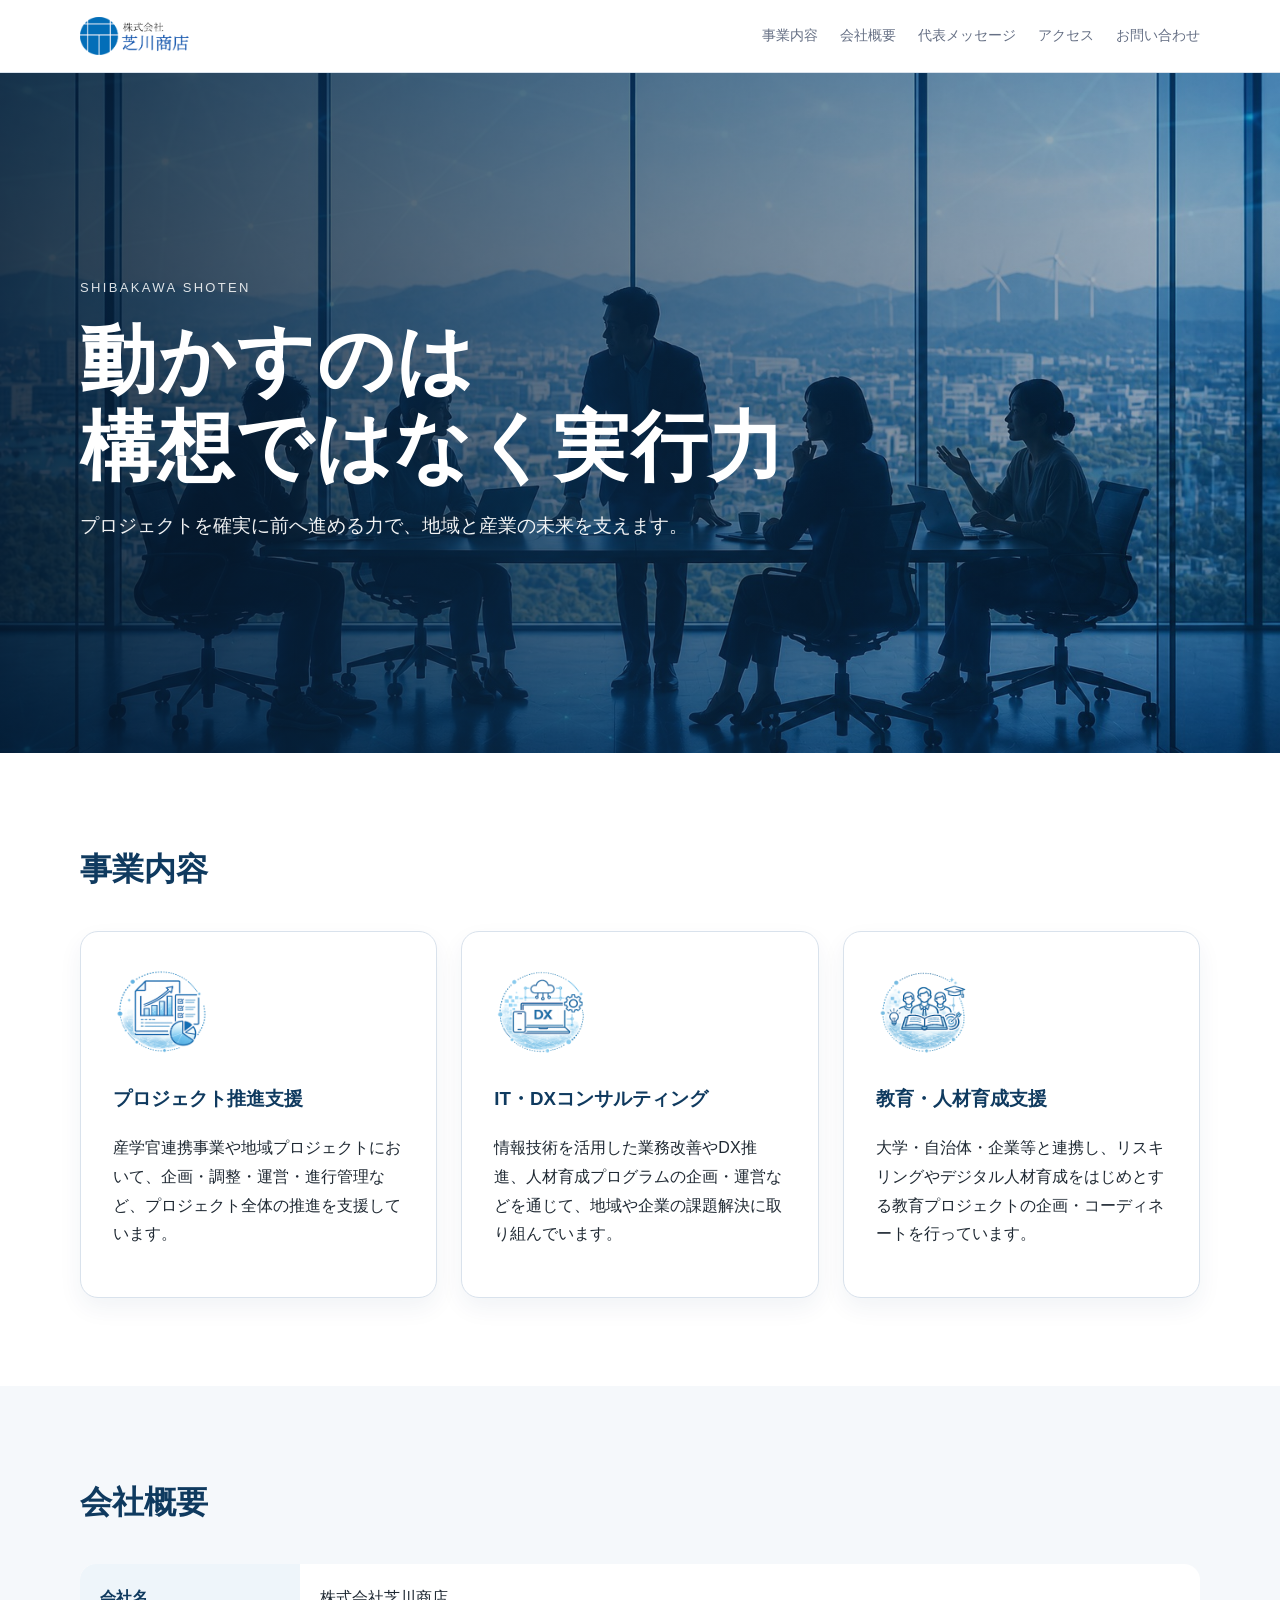
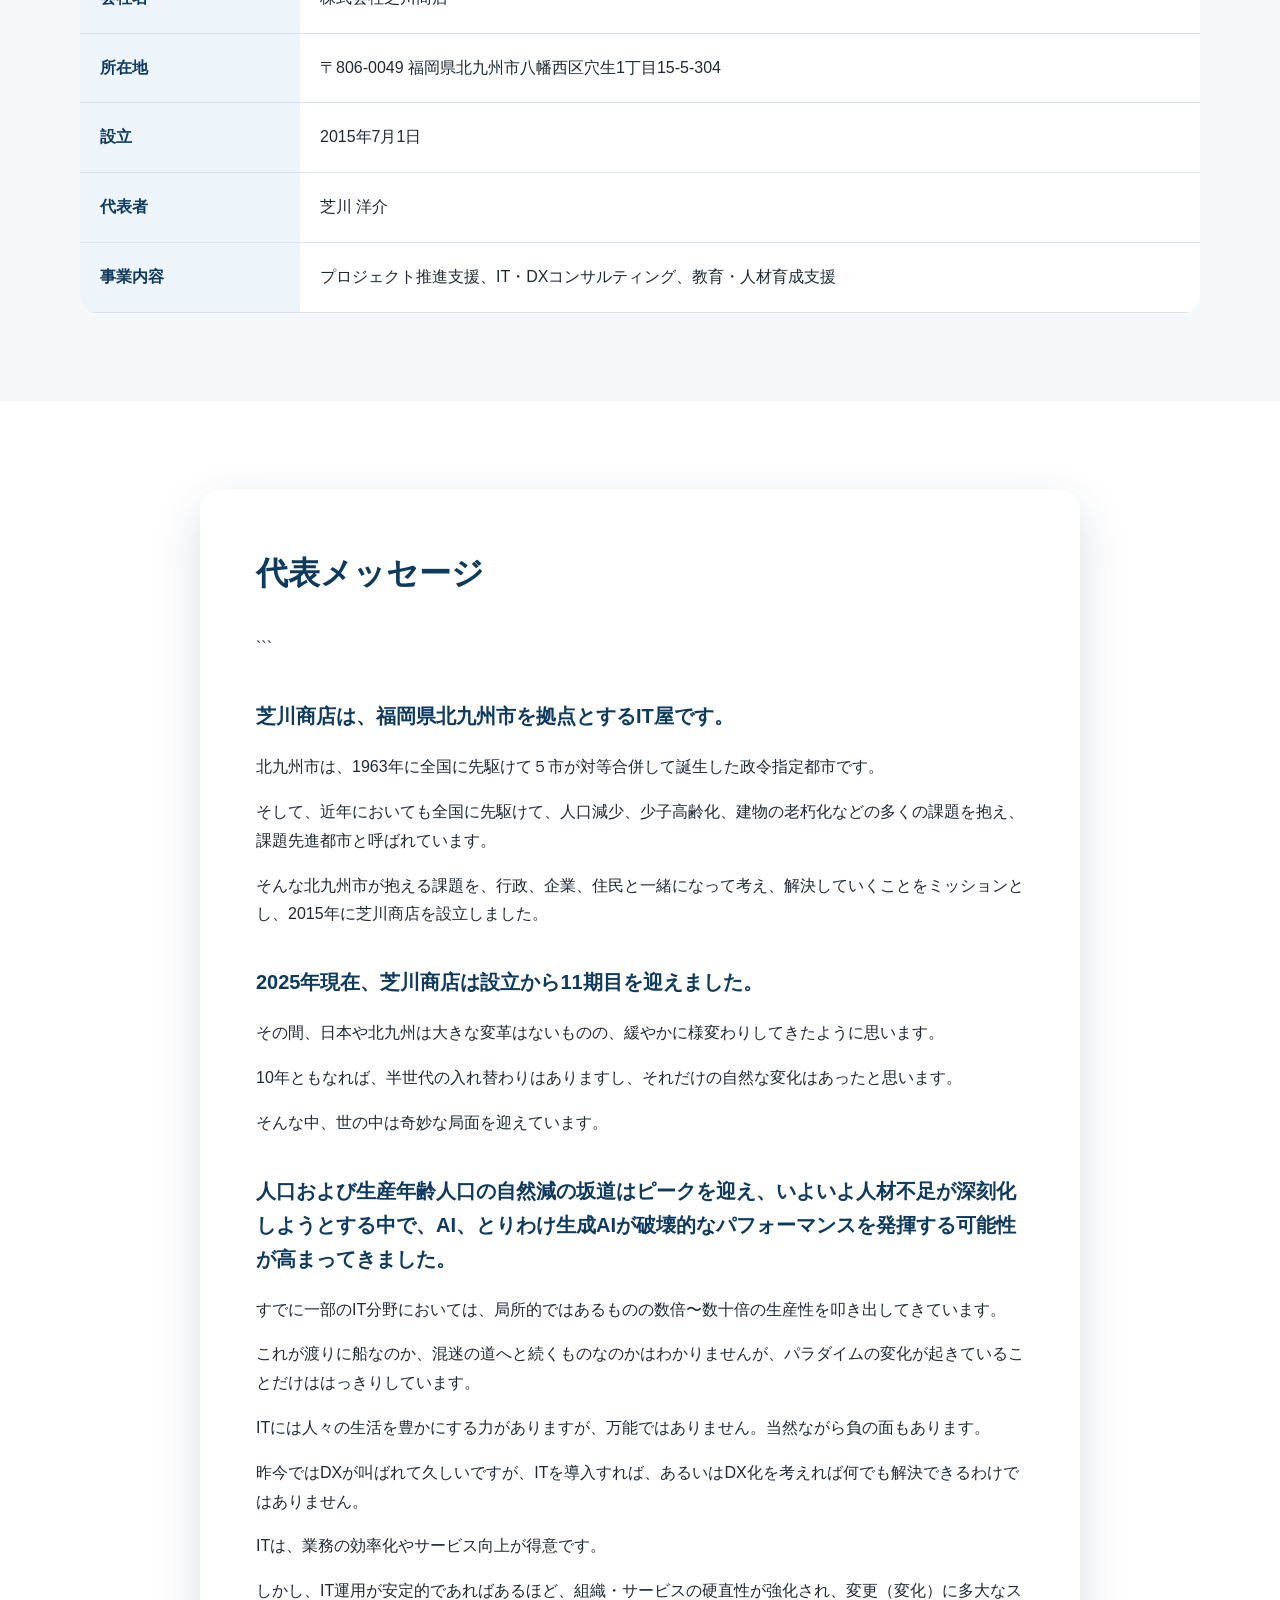
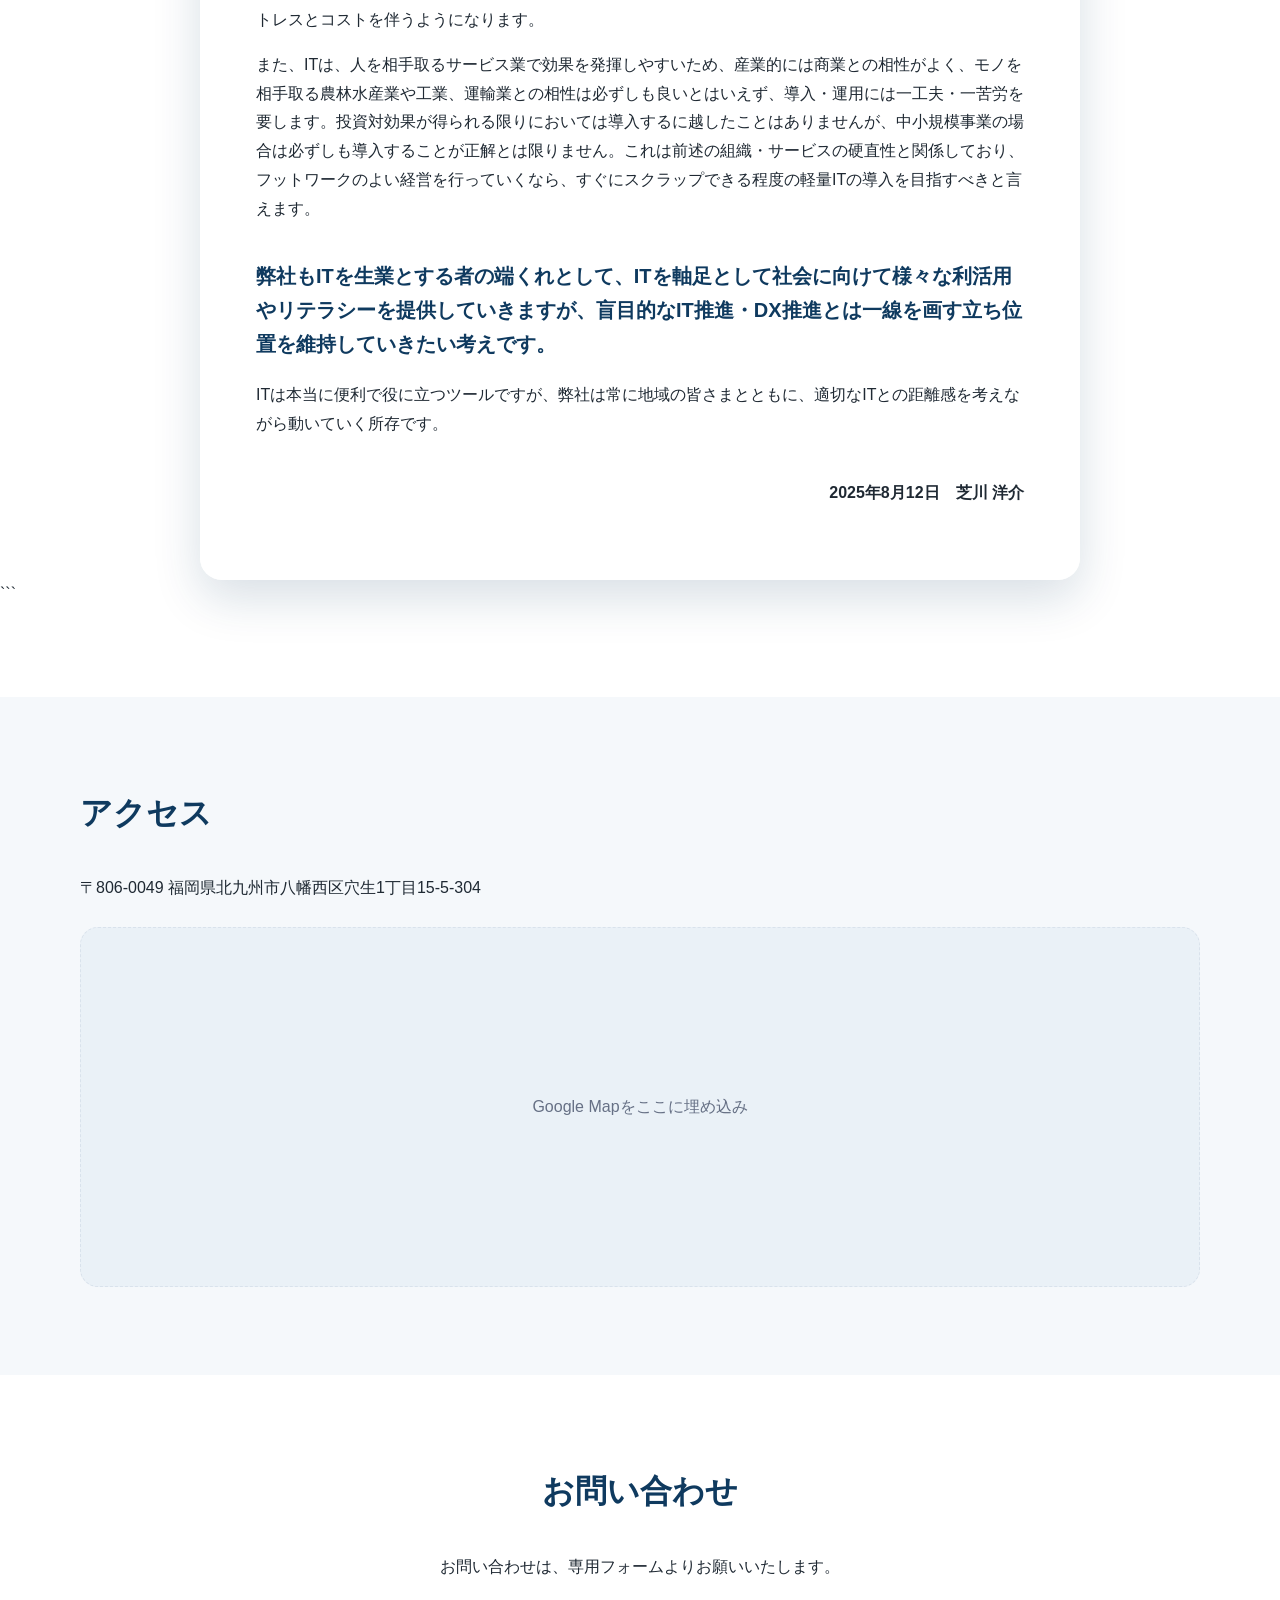
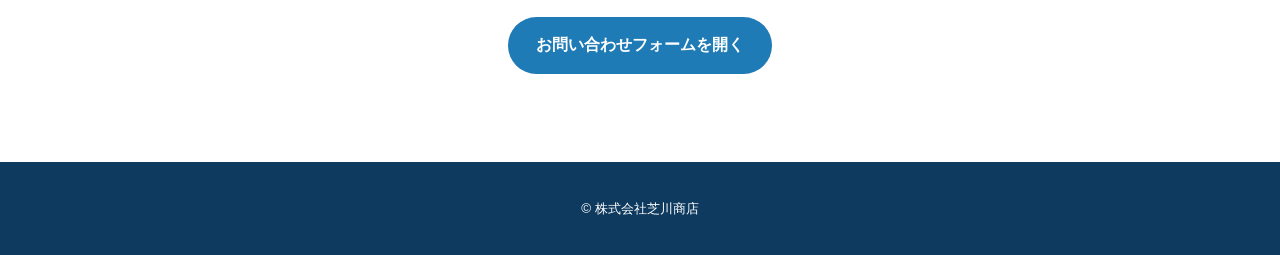
==== index.html @ 67b08cce "renew top page" ====
<!DOCTYPE html>

<html lang="ja">
<head>
  <meta charset="UTF-8">
  <meta name="viewport" content="width=device-width, initial-scale=1.0">
  <title>株式会社芝川商店</title>
  <meta name="description" content="株式会社芝川商店のコーポレートサイトです。">
  <link rel="stylesheet" href="style.css">
</head>
<body>

<header class="site-header">
  <div class="container header-inner">
    <a class="logo" href="#">
      <img src="images/sb.png" alt="株式会社芝川商店">
    </a>
    <nav>
      <a href="#business">事業内容</a>
      <a href="#company">会社概要</a>
      <a href="#message">代表メッセージ</a>
      <a href="#access">アクセス</a>
      <a href="#contact">お問い合わせ</a>
    </nav>
  </div>
</header>

<main>
  <section class="hero">
    <div class="container hero-inner">
      <p class="eyebrow">SHIBAKAWA SHOTEN</p>
      <h1>動かすのは<br>構想ではなく実行力</h1>
      <p class="lead">
        プロジェクトを確実に前へ進める力で、地域と産業の未来を支えます。
      </p>
    </div>
  </section>

  <section id="business" class="section">
    <div class="container">
      <h2>事業内容</h2>
      <div class="cards">
        <div class="card">
          <img class="card-icon" src="images/icon_pj.png" alt="">
          <h3>プロジェクト推進支援</h3>
          <p>産学官連携事業や地域プロジェクトにおいて、企画・調整・運営・進行管理など、プロジェクト全体の推進を支援しています。</p>
        </div>
        <div class="card">
          <img class="card-icon" src="images/icon_dx.png" alt="">
          <h3>IT・DXコンサルティング</h3>
          <p>情報技術を活用した業務改善やDX推進、人材育成プログラムの企画・運営などを通じて、地域や企業の課題解決に取り組んでいます。</p>
        </div>
        <div class="card">
          <img class="card-icon" src="images/icon_ed.png" alt="">
          <h3>教育・人材育成支援</h3>
          <p>大学・自治体・企業等と連携し、リスキリングやデジタル人材育成をはじめとする教育プロジェクトの企画・コーディネートを行っています。</p>
        </div>
      </div>
    </div>
  </section>

  <section id="company" class="section bg-light">
    <div class="container">
      <h2>会社概要</h2>
      <table class="company-table">
        <tr><th>会社名</th><td>株式会社芝川商店</td></tr>
        <tr><th>所在地</th><td>〒806-0049 福岡県北九州市八幡西区穴生1丁目15-5-304</td></tr>
        <tr><th>設立</th><td>2015年7月1日</td></tr>
        <tr><th>代表者</th><td>芝川 洋介</td></tr>
        <tr><th>事業内容</th><td>プロジェクト推進支援、IT・DXコンサルティング、教育・人材育成支援</td></tr>
      </table>
    </div>
  </section>

  <section id="message" class="section message-section">
    <div class="container narrow message-panel">
      <h2>代表メッセージ</h2>

```
  <h3>芝川商店は、福岡県北九州市を拠点とするIT屋です。</h3>
  <p>北九州市は、1963年に全国に先駆けて５市が対等合併して誕生した政令指定都市です。</p>
  <p>そして、近年においても全国に先駆けて、人口減少、少子高齢化、建物の老朽化などの多くの課題を抱え、課題先進都市と呼ばれています。</p>
  <p>そんな北九州市が抱える課題を、行政、企業、住民と一緒になって考え、解決していくことをミッションとし、2015年に芝川商店を設立しました。</p>

  <h3>2025年現在、芝川商店は設立から11期目を迎えました。</h3>
  <p>その間、日本や北九州は大きな変革はないものの、緩やかに様変わりしてきたように思います。</p>
  <p>10年ともなれば、半世代の入れ替わりはありますし、それだけの自然な変化はあったと思います。</p>
  <p>そんな中、世の中は奇妙な局面を迎えています。</p>

  <h3>人口および生産年齢人口の自然減の坂道はピークを迎え、いよいよ人材不足が深刻化しようとする中で、AI、とりわけ生成AIが破壊的なパフォーマンスを発揮する可能性が高まってきました。</h3>
  <p>すでに一部のIT分野においては、局所的ではあるものの数倍〜数十倍の生産性を叩き出してきています。</p>
  <p>これが渡りに船なのか、混迷の道へと続くものなのかはわかりませんが、パラダイムの変化が起きていることだけははっきりしています。</p>
  <p>ITには人々の生活を豊かにする力がありますが、万能ではありません。当然ながら負の面もあります。</p>
  <p>昨今ではDXが叫ばれて久しいですが、ITを導入すれば、あるいはDX化を考えれば何でも解決できるわけではありません。</p>
  <p>ITは、業務の効率化やサービス向上が得意です。</p>
  <p>しかし、IT運用が安定的であればあるほど、組織・サービスの硬直性が強化され、変更（変化）に多大なストレスとコストを伴うようになります。</p>
  <p>また、ITは、人を相手取るサービス業で効果を発揮しやすいため、産業的には商業との相性がよく、モノを相手取る農林水産業や工業、運輸業との相性は必ずしも良いとはいえず、導入・運用には一工夫・一苦労を要します。投資対効果が得られる限りにおいては導入するに越したことはありませんが、中小規模事業の場合は必ずしも導入することが正解とは限りません。これは前述の組織・サービスの硬直性と関係しており、フットワークのよい経営を行っていくなら、すぐにスクラップできる程度の軽量ITの導入を目指すべきと言えます。</p>

  <h3>弊社もITを生業とする者の端くれとして、ITを軸足として社会に向けて様々な利活用やリテラシーを提供していきますが、盲目的なIT推進・DX推進とは一線を画す立ち位置を維持していきたい考えです。</h3>
  <p>ITは本当に便利で役に立つツールですが、弊社は常に地域の皆さまとともに、適切なITとの距離感を考えながら動いていく所存です。</p>

  <p class="signature">2025年8月12日　芝川 洋介</p>
</div>
```

  </section>

  <section id="access" class="section bg-light">
    <div class="container">
      <h2>アクセス</h2>
      <p>〒806-0049 福岡県北九州市八幡西区穴生1丁目15-5-304</p>
      <div class="map-wrap">
        <div class="map-placeholder">Google Mapをここに埋め込み</div>
      </div>
    </div>
  </section>

  <section id="contact" class="section contact">
    <div class="container">
      <h2>お問い合わせ</h2>
      <p>お問い合わせは、専用フォームよりお願いいたします。</p>
      <a class="button" href="https://forms.gle/ijbxogUy56uhFh4X9" target="_blank" rel="noopener">
        お問い合わせフォームを開く
      </a>
    </div>
  </section>
</main>

<footer class="site-footer">
  <div class="container">
    <small>&copy; 株式会社芝川商店</small>
  </div>
</footer>

</body>
</html>
---- style.css ----
:root {
--main: #0f3a5f;
--accent: #1f7bb6;
--text: #1f2933;
--muted: #667085;
--bg: #ffffff;
--light: #f5f8fb;
--border: #d9e2ec;
}

* {
  box-sizing: border-box;
  }

html {
scroll-behavior: smooth;
}

body {
margin: 0;
font-family: -apple-system, BlinkMacSystemFont, "Hiragino Sans", "Yu Gothic", sans-serif;
color: var(--text);
background: var(--bg);
line-height: 1.8;
}

a {
color: inherit;
text-decoration: none;
}

.container {
width: min(1120px, 92%);
margin: 0 auto;
}

.narrow {
width: min(880px, 92%);
}

.site-header {
position: sticky;
top: 0;
z-index: 10;
background: rgba(255, 255, 255, 0.92);
backdrop-filter: blur(12px);
border-bottom: 1px solid var(--border);
}

.header-inner {
height: 72px;
display: flex;
align-items: center;
justify-content: space-between;
}

.logo img {
display: block;
height: 38px;
width: auto;
}

nav {
display: flex;
gap: 22px;
font-size: 14px;
color: var(--muted);
}

nav a:hover {
color: var(--accent);
}

.hero {
min-height: 680px;
display: flex;
align-items: center;
color: #fff;
background:
linear-gradient(90deg, rgba(5, 22, 40, 0.82) 0%, rgba(10, 36, 60, 0.62) 42%, rgba(10, 36, 60, 0.28) 100%),
url("images/img1.jpg");
background-size: cover;
background-position: center;
}

.hero-inner {
padding: 120px 0;
}

.eyebrow {
letter-spacing: 0.18em;
font-size: 13px;
opacity: 0.85;
}

.hero h1 {
margin: 16px 0;
font-size: clamp(42px, 7vw, 76px);
line-height: 1.15;
letter-spacing: 0.02em;
}

.lead {
max-width: 680px;
font-size: 19px;
opacity: 0.94;
}

.section {
padding: 88px 0;
}

.bg-light {
background: var(--light);
}

h2 {
margin: 0 0 32px;
font-size: 32px;
color: var(--main);
}

h3 {
color: var(--main);
}

.cards {
display: grid;
grid-template-columns: repeat(3, 1fr);
gap: 24px;
}

.card {
padding: 32px;
border: 1px solid var(--border);
border-radius: 18px;
background: #fff;
box-shadow: 0 10px 24px rgba(15, 58, 95, 0.06);
}

.card-icon {
display: block;
width: 96px;
height: 96px;
object-fit: contain;
margin: 0 0 22px;
}

.card h3 {
margin-top: 0;
}

.company-table {
width: 100%;
border-collapse: collapse;
background: #fff;
border-radius: 16px;
overflow: hidden;
}

.company-table th,
.company-table td {
padding: 20px;
border-bottom: 1px solid var(--border);
text-align: left;
}

.company-table th {
width: 220px;
color: var(--main);
background: #eef5fa;
}

.message-section {
background:
linear-gradient(rgba(245, 248, 251, 0.62), rgba(245, 248, 251, 0.62)),
url("images/img2.jpg");
background-size: cover;
background-position: center;
background-attachment: fixed;
}

.message-panel {
padding: 56px;
border-radius: 22px;
background: rgba(255, 255, 255, 0.91);
box-shadow: 0 18px 48px rgba(15, 58, 95, 0.16);
}

.message-panel h3 {
margin-top: 36px;
font-size: 20px;
line-height: 1.7;
}

.signature {
margin-top: 40px;
text-align: right;
font-weight: 700;
}

.map-wrap {
margin-top: 24px;
}

.map-wrap iframe {
width: 100%;
height: 450px;
border: 0;
border-radius: 18px;
}

.map-placeholder {
height: 360px;
display: grid;
place-items: center;
border-radius: 18px;
background: #eaf1f7;
color: var(--muted);
border: 1px dashed var(--border);
}

.contact {
text-align: center;
}

.button {
display: inline-block;
margin-top: 20px;
padding: 14px 28px;
border-radius: 999px;
background: var(--accent);
color: #fff;
font-weight: 700;
}

.button:hover {
opacity: 0.88;
}

.site-footer {
padding: 32px 0;
background: var(--main);
color: #fff;
text-align: center;
}

@media (max-width: 760px) {
.header-inner {
height: auto;
padding: 16px 0;
align-items: flex-start;
gap: 12px;
flex-direction: column;
}

.logo img {
height: 32px;
}

nav {
flex-wrap: wrap;
gap: 10px 16px;
}

.hero {
min-height: 560px;
background-position: center;
}

.hero-inner {
padding: 88px 0;
}

.lead {
font-size: 16px;
}

.section {
padding: 64px 0;
}

.cards {
grid-template-columns: 1fr;
}

.card-icon {
width: 84px;
height: 84px;
}

.company-table th,
.company-table td {
display: block;
width: 100%;
}

.company-table th {
border-bottom: none;
}

.message-section {
background-attachment: scroll;
}

.message-panel {
padding: 32px 22px;
}
}
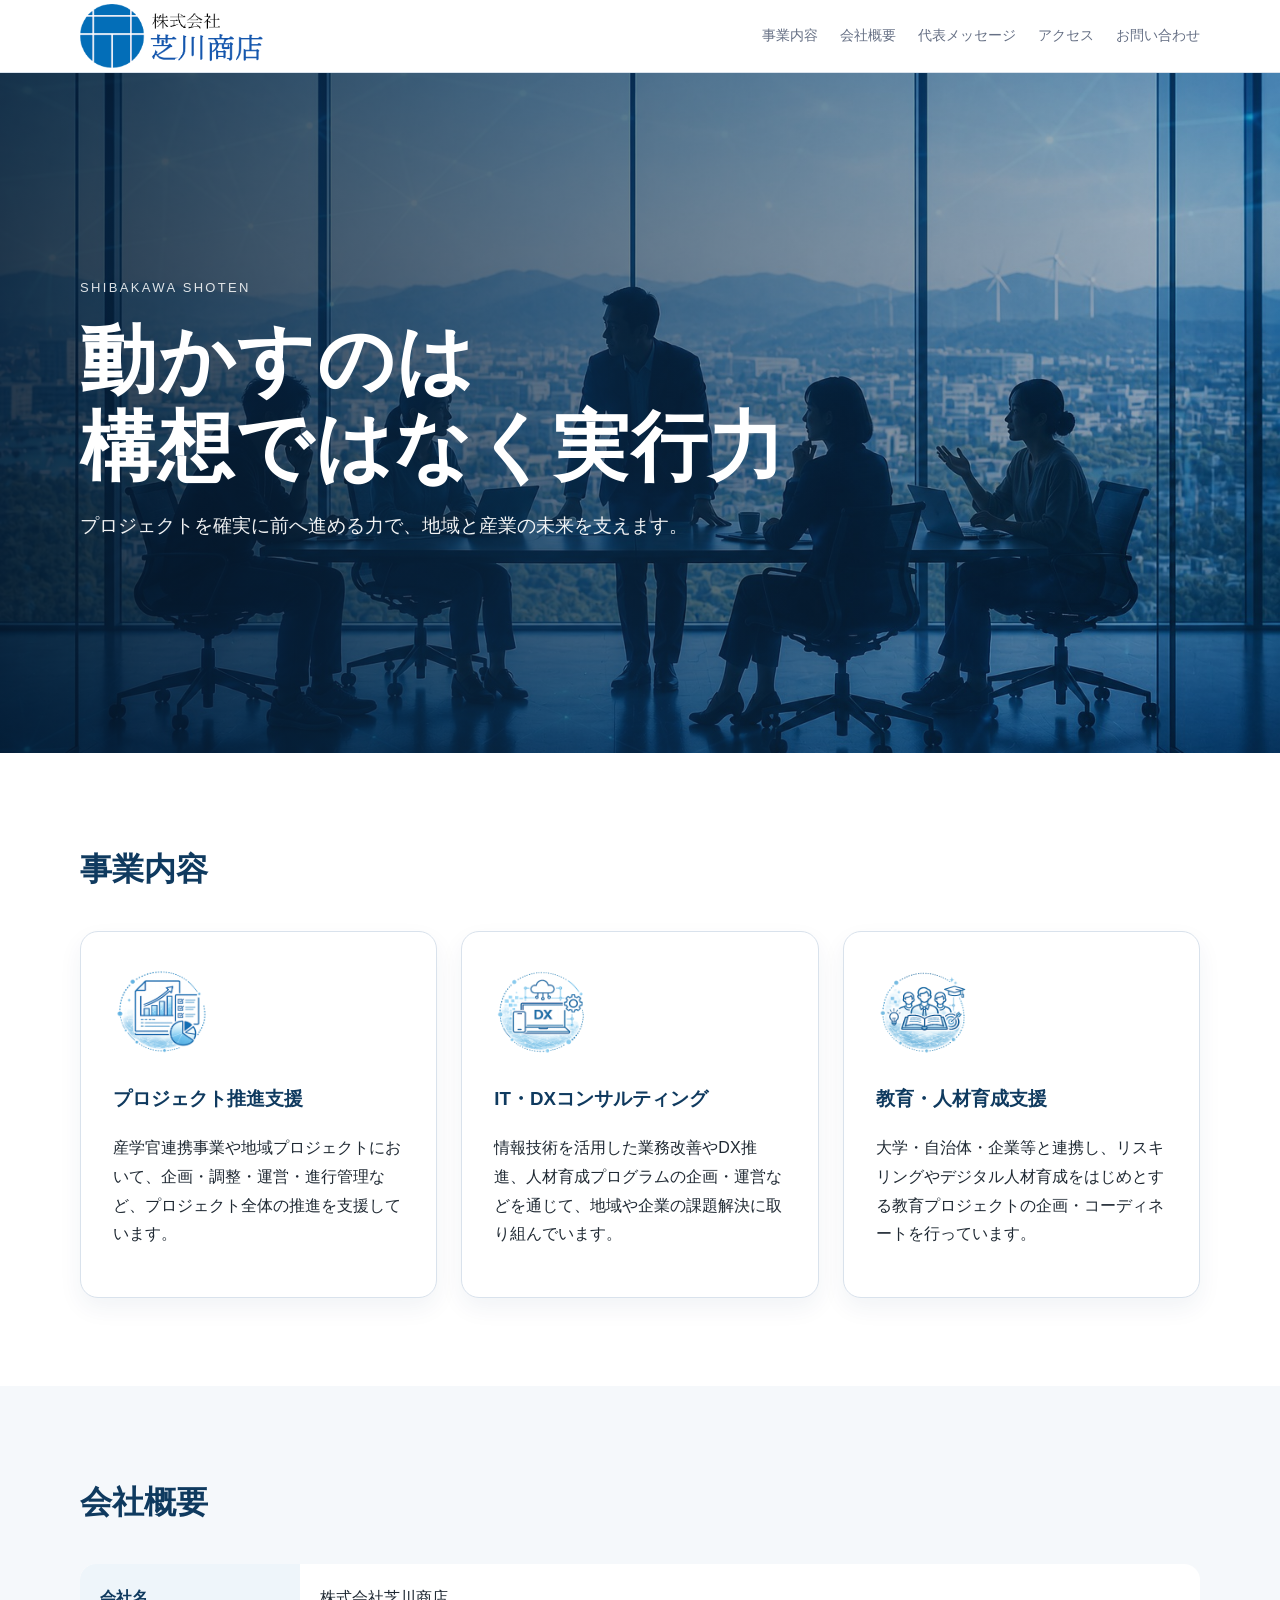
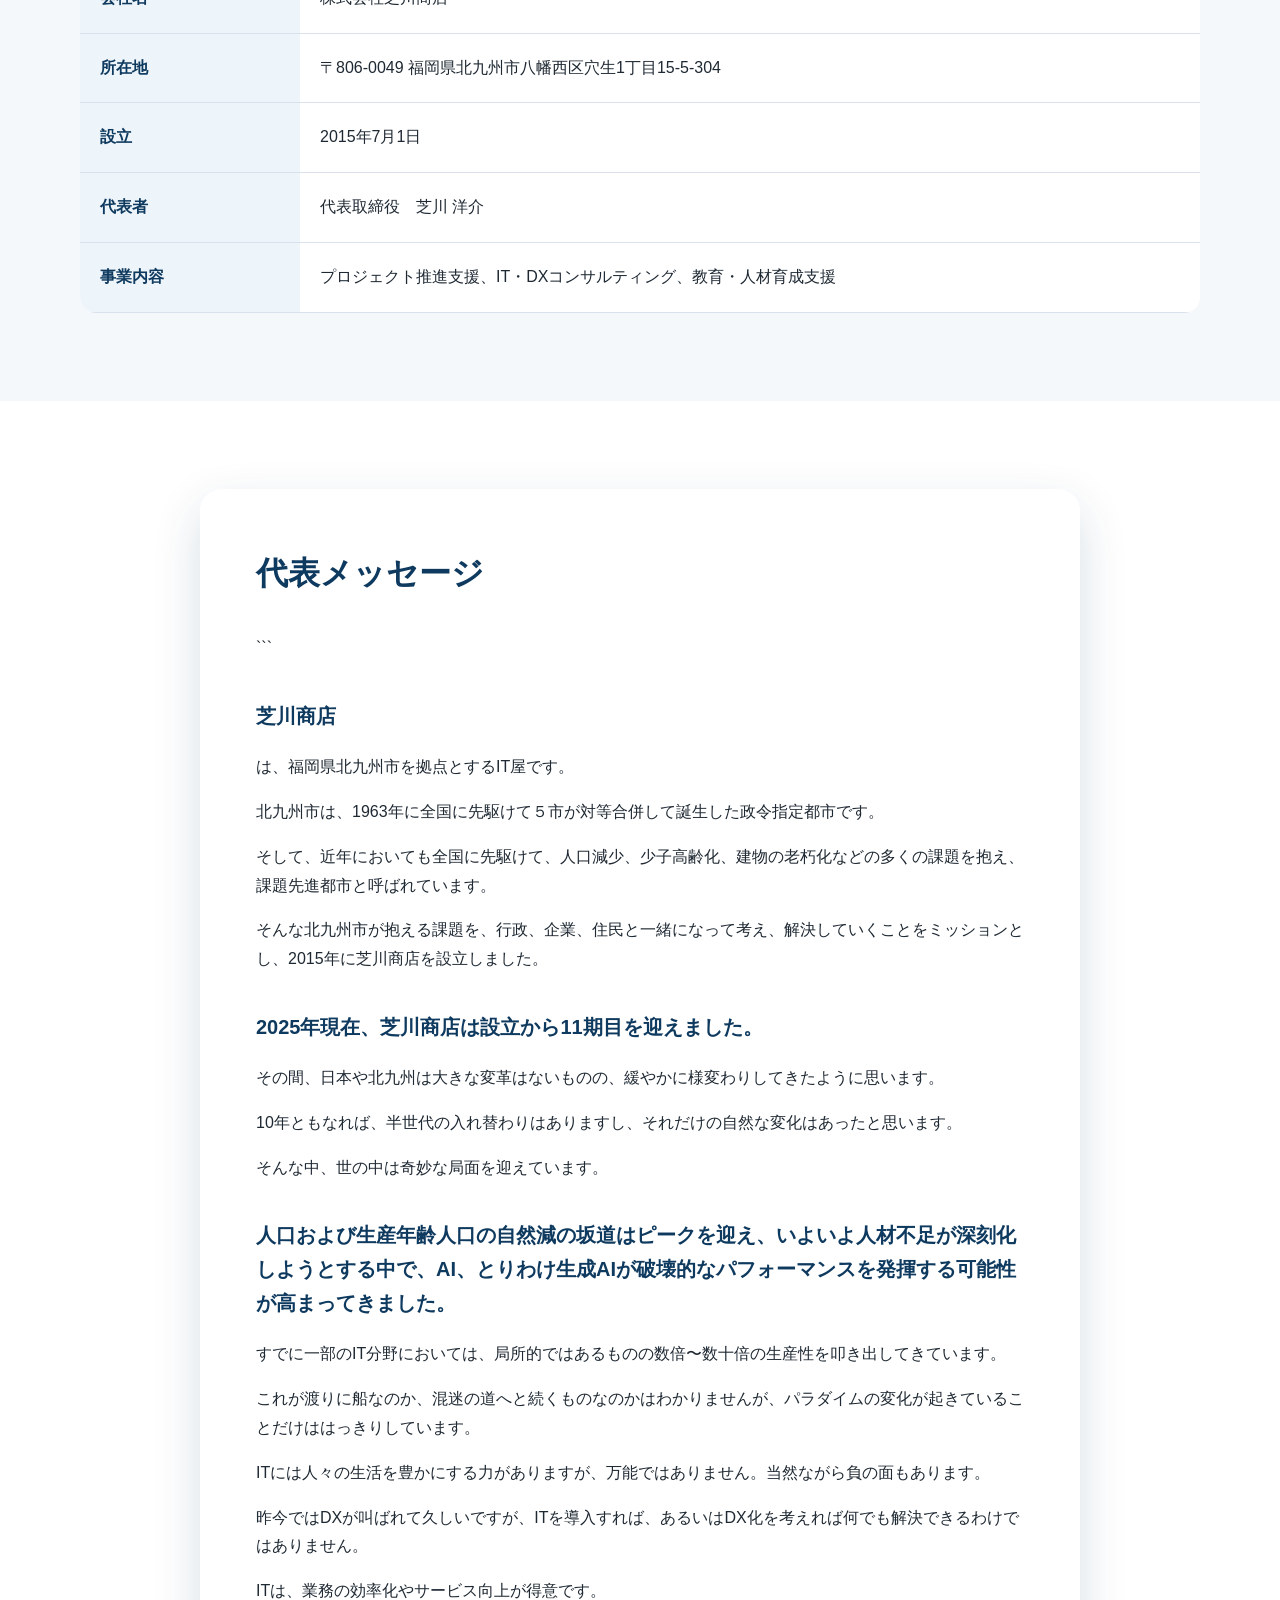
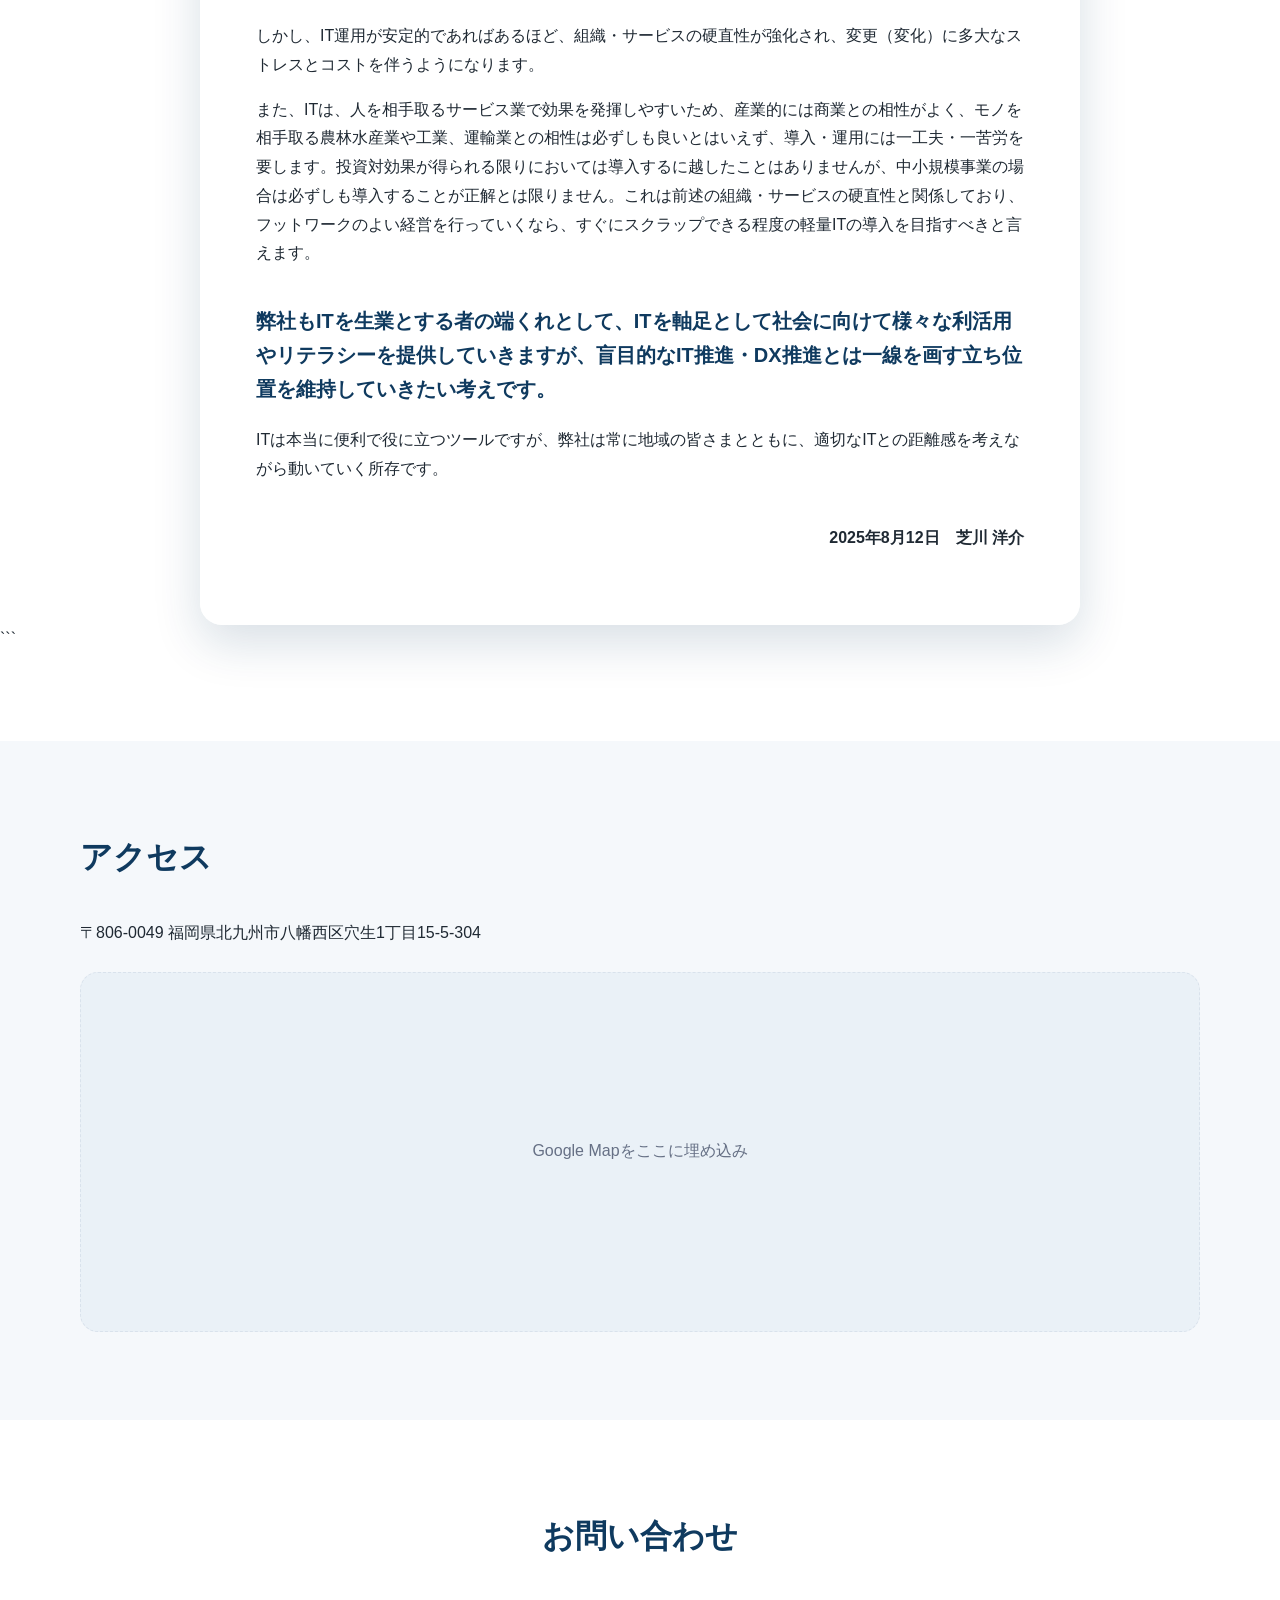
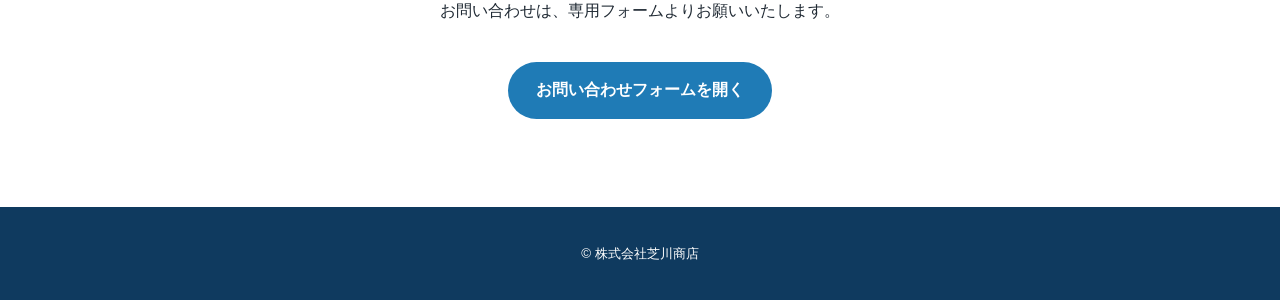
==== commit 45036181: "Update website" ====
--- a/index.html
+++ b/index.html
@@ -66,7 +66,7 @@
         <tr><th>会社名</th><td>株式会社芝川商店</td></tr>
         <tr><th>所在地</th><td>〒806-0049 福岡県北九州市八幡西区穴生1丁目15-5-304</td></tr>
         <tr><th>設立</th><td>2015年7月1日</td></tr>
-        <tr><th>代表者</th><td>芝川 洋介</td></tr>
+        <tr><th>代表者</th><td>代表取締役　芝川 洋介</td></tr>
         <tr><th>事業内容</th><td>プロジェクト推進支援、IT・DXコンサルティング、教育・人材育成支援</td></tr>
       </table>
     </div>
@@ -77,7 +77,7 @@
       <h2>代表メッセージ</h2>
 
 ```
-  <h3>芝川商店は、福岡県北九州市を拠点とするIT屋です。</h3>
+  <p><h3>芝川商店</h3>は、福岡県北九州市を拠点とするIT屋です。</p>
   <p>北九州市は、1963年に全国に先駆けて５市が対等合併して誕生した政令指定都市です。</p>
   <p>そして、近年においても全国に先駆けて、人口減少、少子高齢化、建物の老朽化などの多くの課題を抱え、課題先進都市と呼ばれています。</p>
   <p>そんな北九州市が抱える課題を、行政、企業、住民と一緒になって考え、解決していくことをミッションとし、2015年に芝川商店を設立しました。</p>
--- a/style.css
+++ b/style.css
@@ -56,7 +56,7 @@
 
 .logo img {
 display: block;
-height: 38px;
+height: 64px;
 width: auto;
 }
 
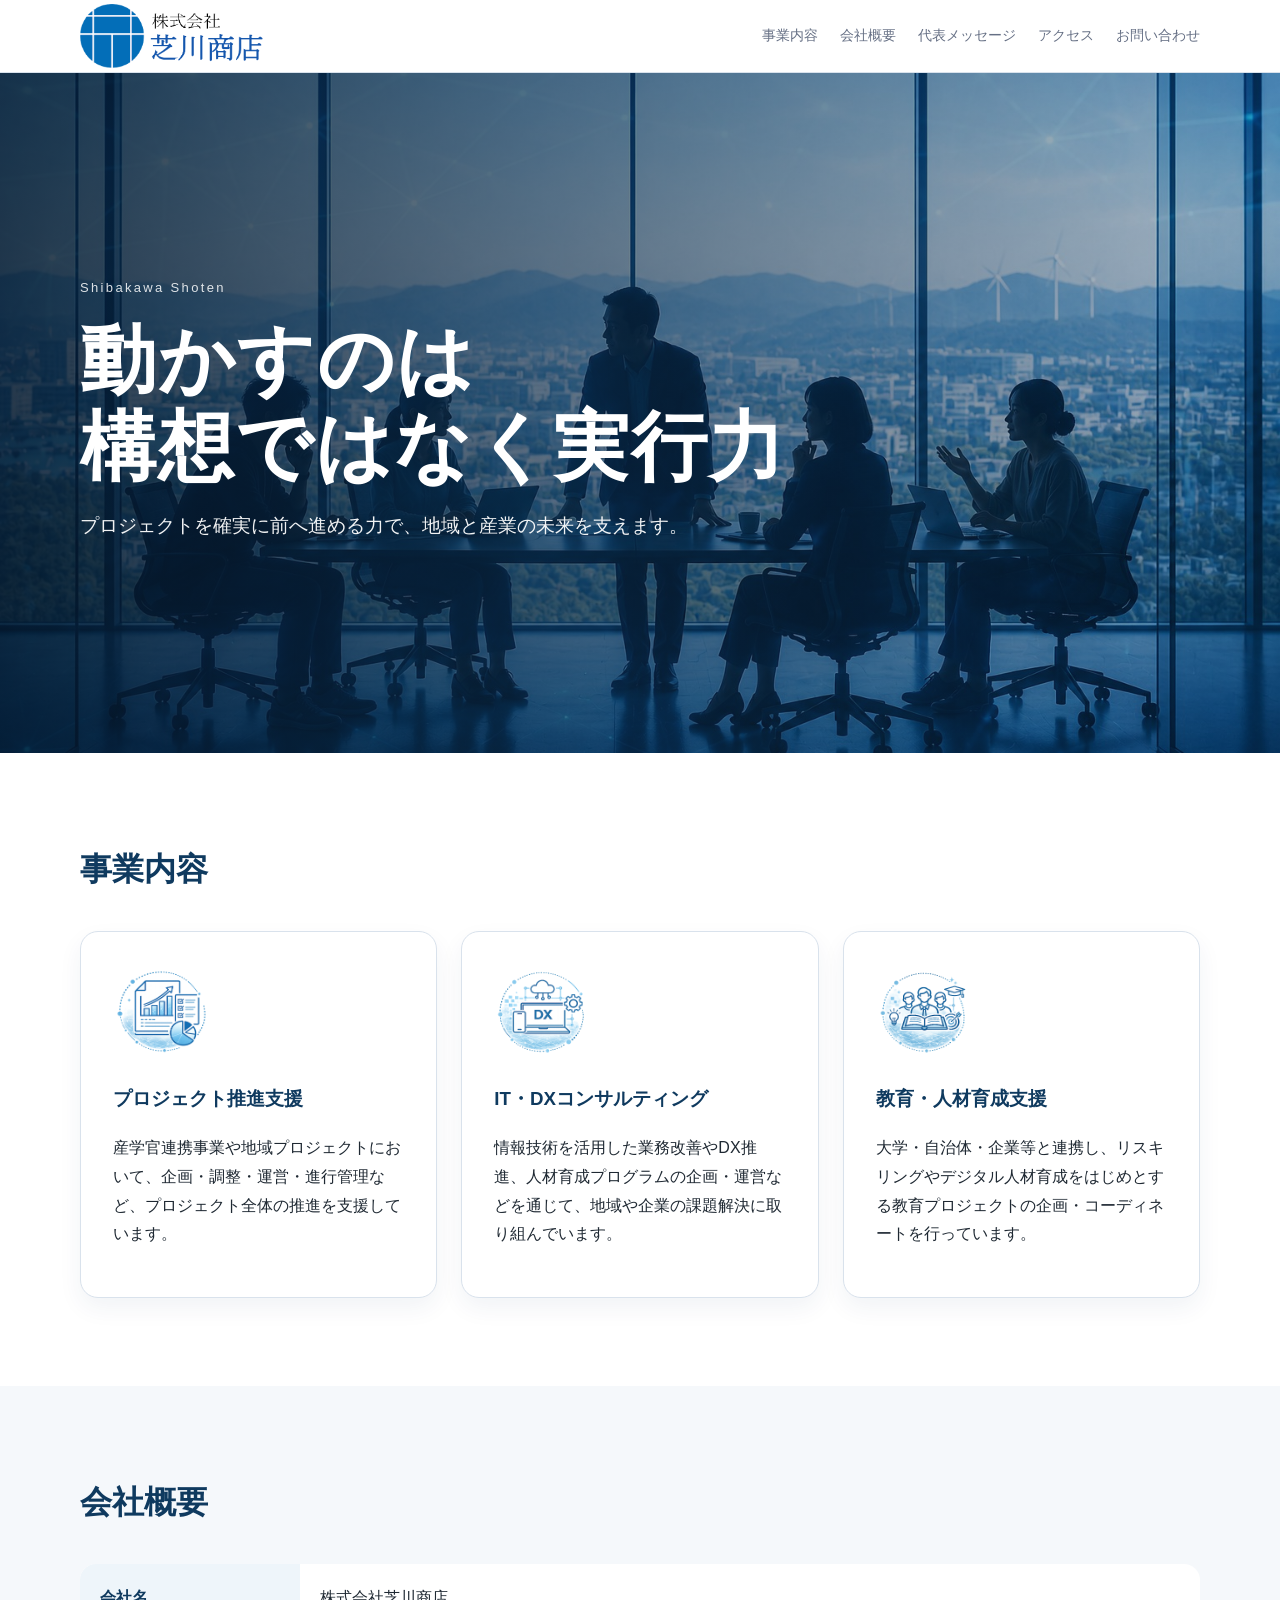
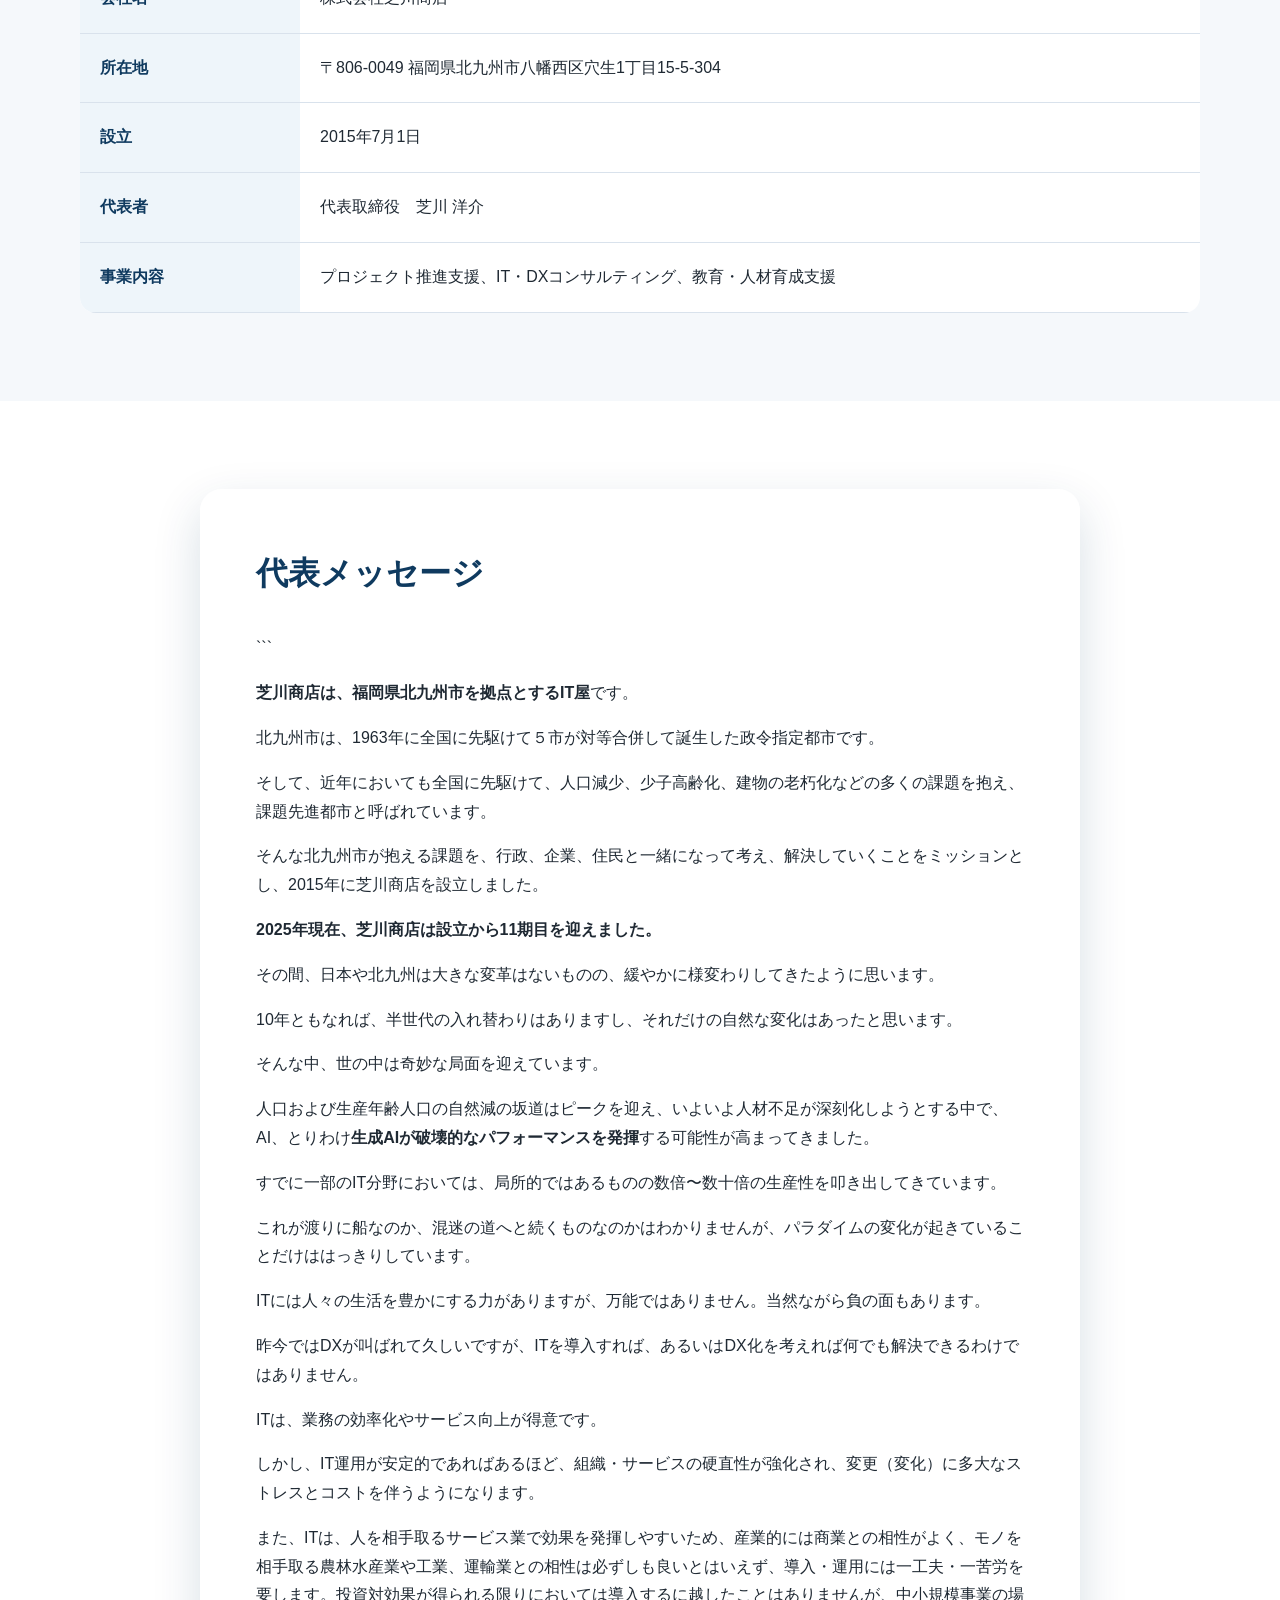
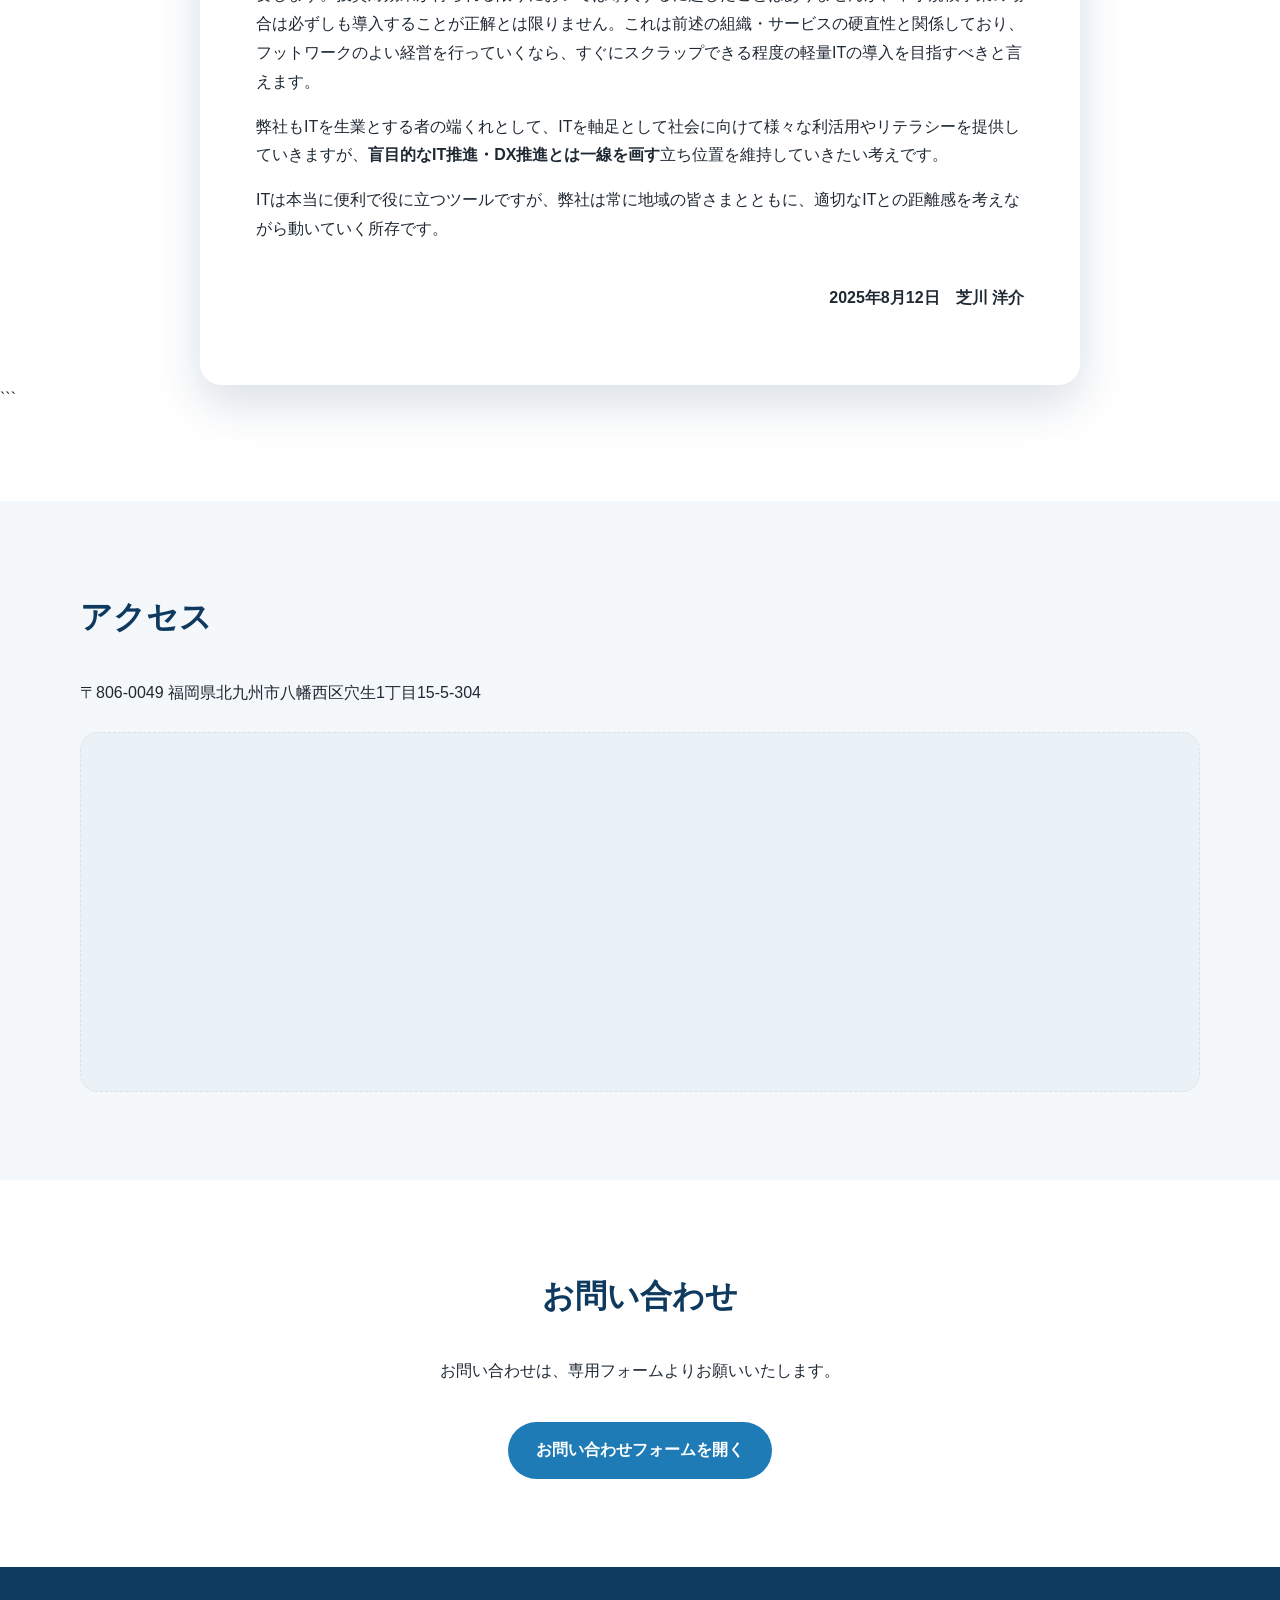
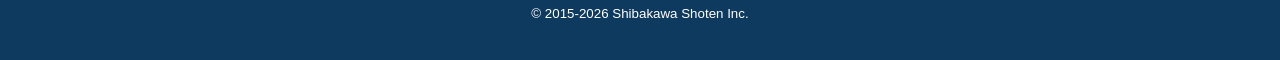
==== commit 54fea118: "Update website" ====
--- a/index.html
+++ b/index.html
@@ -28,7 +28,7 @@
 <main>
   <section class="hero">
     <div class="container hero-inner">
-      <p class="eyebrow">SHIBAKAWA SHOTEN</p>
+      <p class="eyebrow">Shibakawa Shoten</p>
       <h1>動かすのは<br>構想ではなく実行力</h1>
       <p class="lead">
         プロジェクトを確実に前へ進める力で、地域と産業の未来を支えます。
@@ -77,17 +77,17 @@
       <h2>代表メッセージ</h2>
 
 ```
-  <p><h3>芝川商店</h3>は、福岡県北九州市を拠点とするIT屋です。</p>
+  <p><strong>芝川商店は、福岡県北九州市を拠点とするIT屋</strong>です。</p>
   <p>北九州市は、1963年に全国に先駆けて５市が対等合併して誕生した政令指定都市です。</p>
   <p>そして、近年においても全国に先駆けて、人口減少、少子高齢化、建物の老朽化などの多くの課題を抱え、課題先進都市と呼ばれています。</p>
   <p>そんな北九州市が抱える課題を、行政、企業、住民と一緒になって考え、解決していくことをミッションとし、2015年に芝川商店を設立しました。</p>
 
-  <h3>2025年現在、芝川商店は設立から11期目を迎えました。</h3>
+  <p><strong>2025年現在、芝川商店は設立から11期目を迎えました。</strong></p>
   <p>その間、日本や北九州は大きな変革はないものの、緩やかに様変わりしてきたように思います。</p>
   <p>10年ともなれば、半世代の入れ替わりはありますし、それだけの自然な変化はあったと思います。</p>
   <p>そんな中、世の中は奇妙な局面を迎えています。</p>
 
-  <h3>人口および生産年齢人口の自然減の坂道はピークを迎え、いよいよ人材不足が深刻化しようとする中で、AI、とりわけ生成AIが破壊的なパフォーマンスを発揮する可能性が高まってきました。</h3>
+  <p>人口および生産年齢人口の自然減の坂道はピークを迎え、いよいよ人材不足が深刻化しようとする中で、AI、とりわけ<strong>生成AIが破壊的なパフォーマンスを発揮</strong>する可能性が高まってきました。</p>
   <p>すでに一部のIT分野においては、局所的ではあるものの数倍〜数十倍の生産性を叩き出してきています。</p>
   <p>これが渡りに船なのか、混迷の道へと続くものなのかはわかりませんが、パラダイムの変化が起きていることだけははっきりしています。</p>
   <p>ITには人々の生活を豊かにする力がありますが、万能ではありません。当然ながら負の面もあります。</p>
@@ -96,7 +96,7 @@
   <p>しかし、IT運用が安定的であればあるほど、組織・サービスの硬直性が強化され、変更（変化）に多大なストレスとコストを伴うようになります。</p>
   <p>また、ITは、人を相手取るサービス業で効果を発揮しやすいため、産業的には商業との相性がよく、モノを相手取る農林水産業や工業、運輸業との相性は必ずしも良いとはいえず、導入・運用には一工夫・一苦労を要します。投資対効果が得られる限りにおいては導入するに越したことはありませんが、中小規模事業の場合は必ずしも導入することが正解とは限りません。これは前述の組織・サービスの硬直性と関係しており、フットワークのよい経営を行っていくなら、すぐにスクラップできる程度の軽量ITの導入を目指すべきと言えます。</p>
 
-  <h3>弊社もITを生業とする者の端くれとして、ITを軸足として社会に向けて様々な利活用やリテラシーを提供していきますが、盲目的なIT推進・DX推進とは一線を画す立ち位置を維持していきたい考えです。</h3>
+  <p>弊社もITを生業とする者の端くれとして、ITを軸足として社会に向けて様々な利活用やリテラシーを提供していきますが、<strong>盲目的なIT推進・DX推進とは一線を画す</strong>立ち位置を維持していきたい考えです。</p>
   <p>ITは本当に便利で役に立つツールですが、弊社は常に地域の皆さまとともに、適切なITとの距離感を考えながら動いていく所存です。</p>
 
   <p class="signature">2025年8月12日　芝川 洋介</p>
@@ -110,7 +110,14 @@
       <h2>アクセス</h2>
       <p>〒806-0049 福岡県北九州市八幡西区穴生1丁目15-5-304</p>
       <div class="map-wrap">
-        <div class="map-placeholder">Google Mapをここに埋め込み</div>
+        <div class="map-placeholder">
+          <iframe
+            src="https://www.google.com/maps/embed?pb=!1m18!1m12!1m3!1d3313.1941059927217!2d130.74200267612153!3d33.85888812791469!2m3!1f0!2f0!3f0!3m2!1i1024!2i768!4f13.1!3m3!1m2!1s0x3543b8d13fe83d05%3A0x84910b0d8ae3f085!2z5qCq5byP5Lya56S-6Iqd5bed5ZWG5bqX!5e0!3m2!1sja!2sjp!4v1781962825638!5m2!1sja!2sjp"
+            loading="lazy"
+            allowfullscreen
+            referrerpolicy="no-referrer-when-downgrade">
+          </iframe>
+        </div>
       </div>
     </div>
   </section>
@@ -128,7 +135,7 @@
 
 <footer class="site-footer">
   <div class="container">
-    <small>&copy; 株式会社芝川商店</small>
+    <small>&copy; 2015-2026 Shibakawa Shoten Inc.</small>
   </div>
 </footer>
 
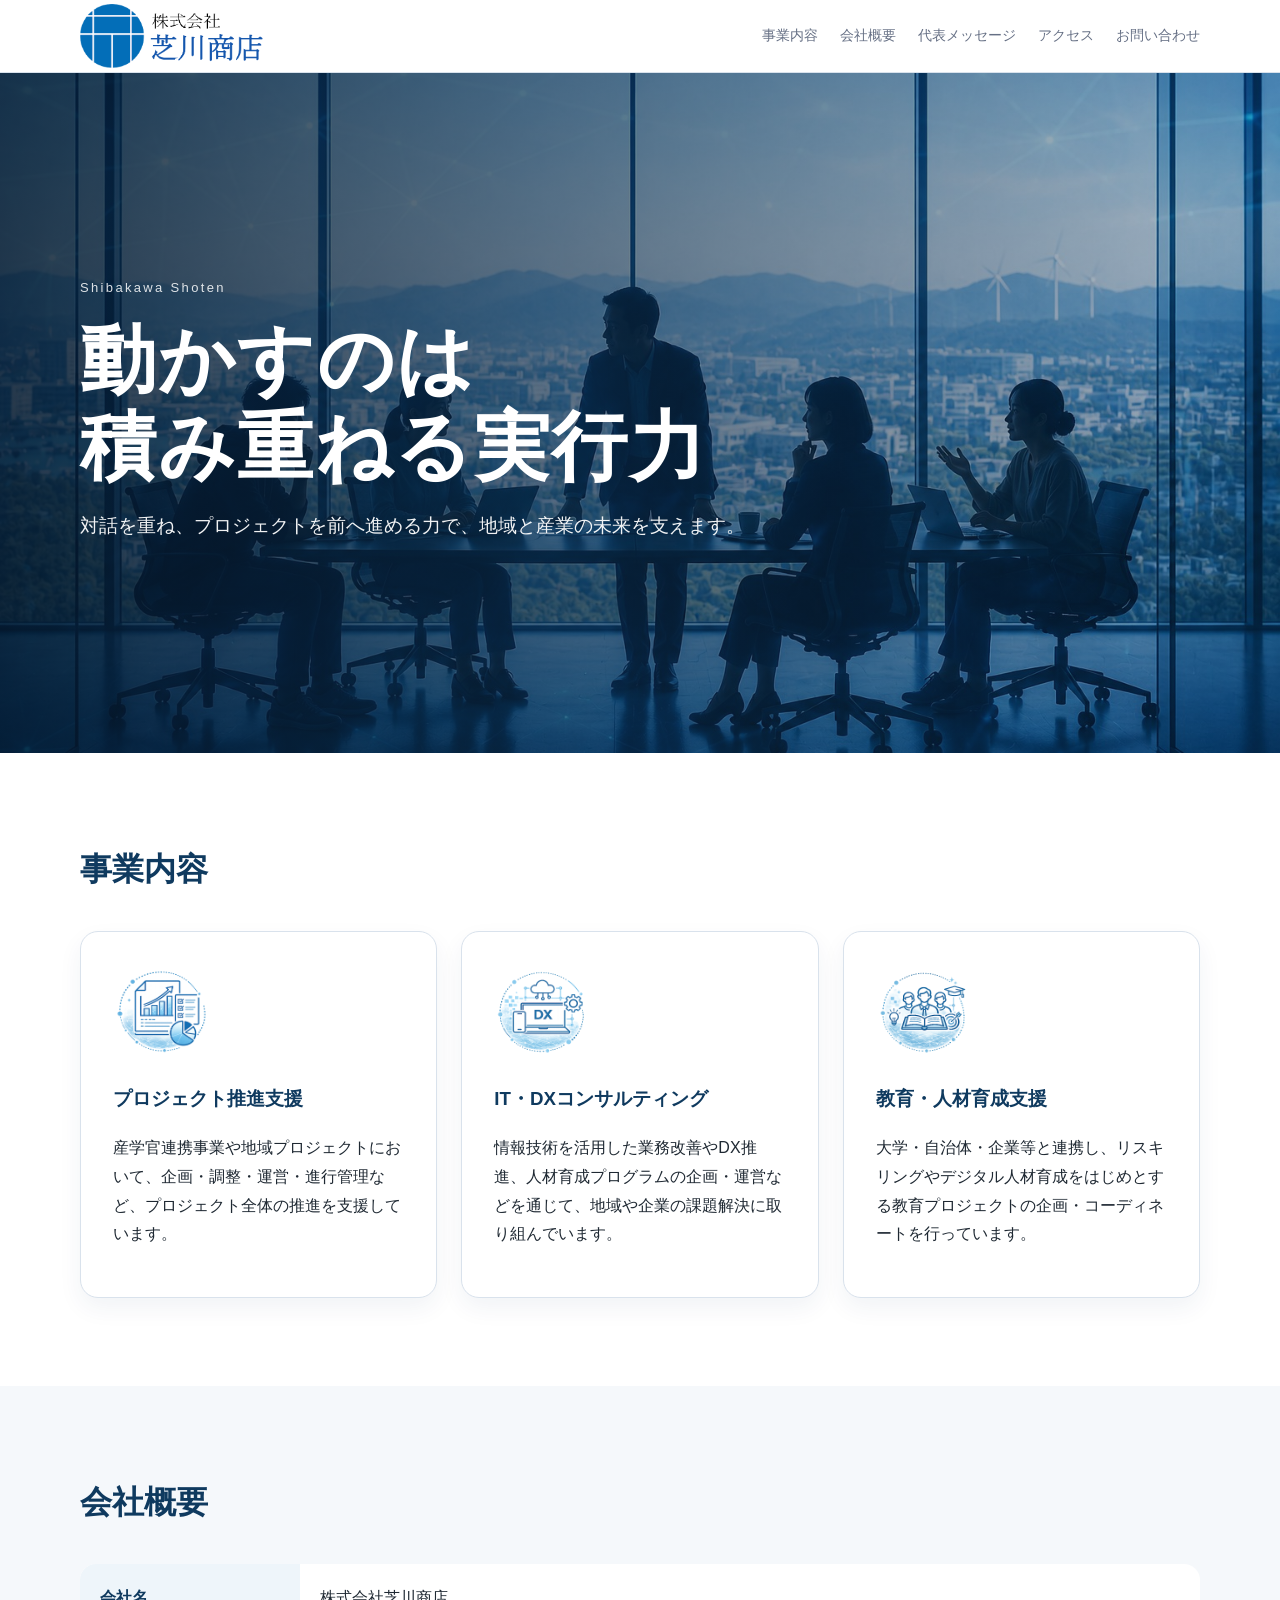
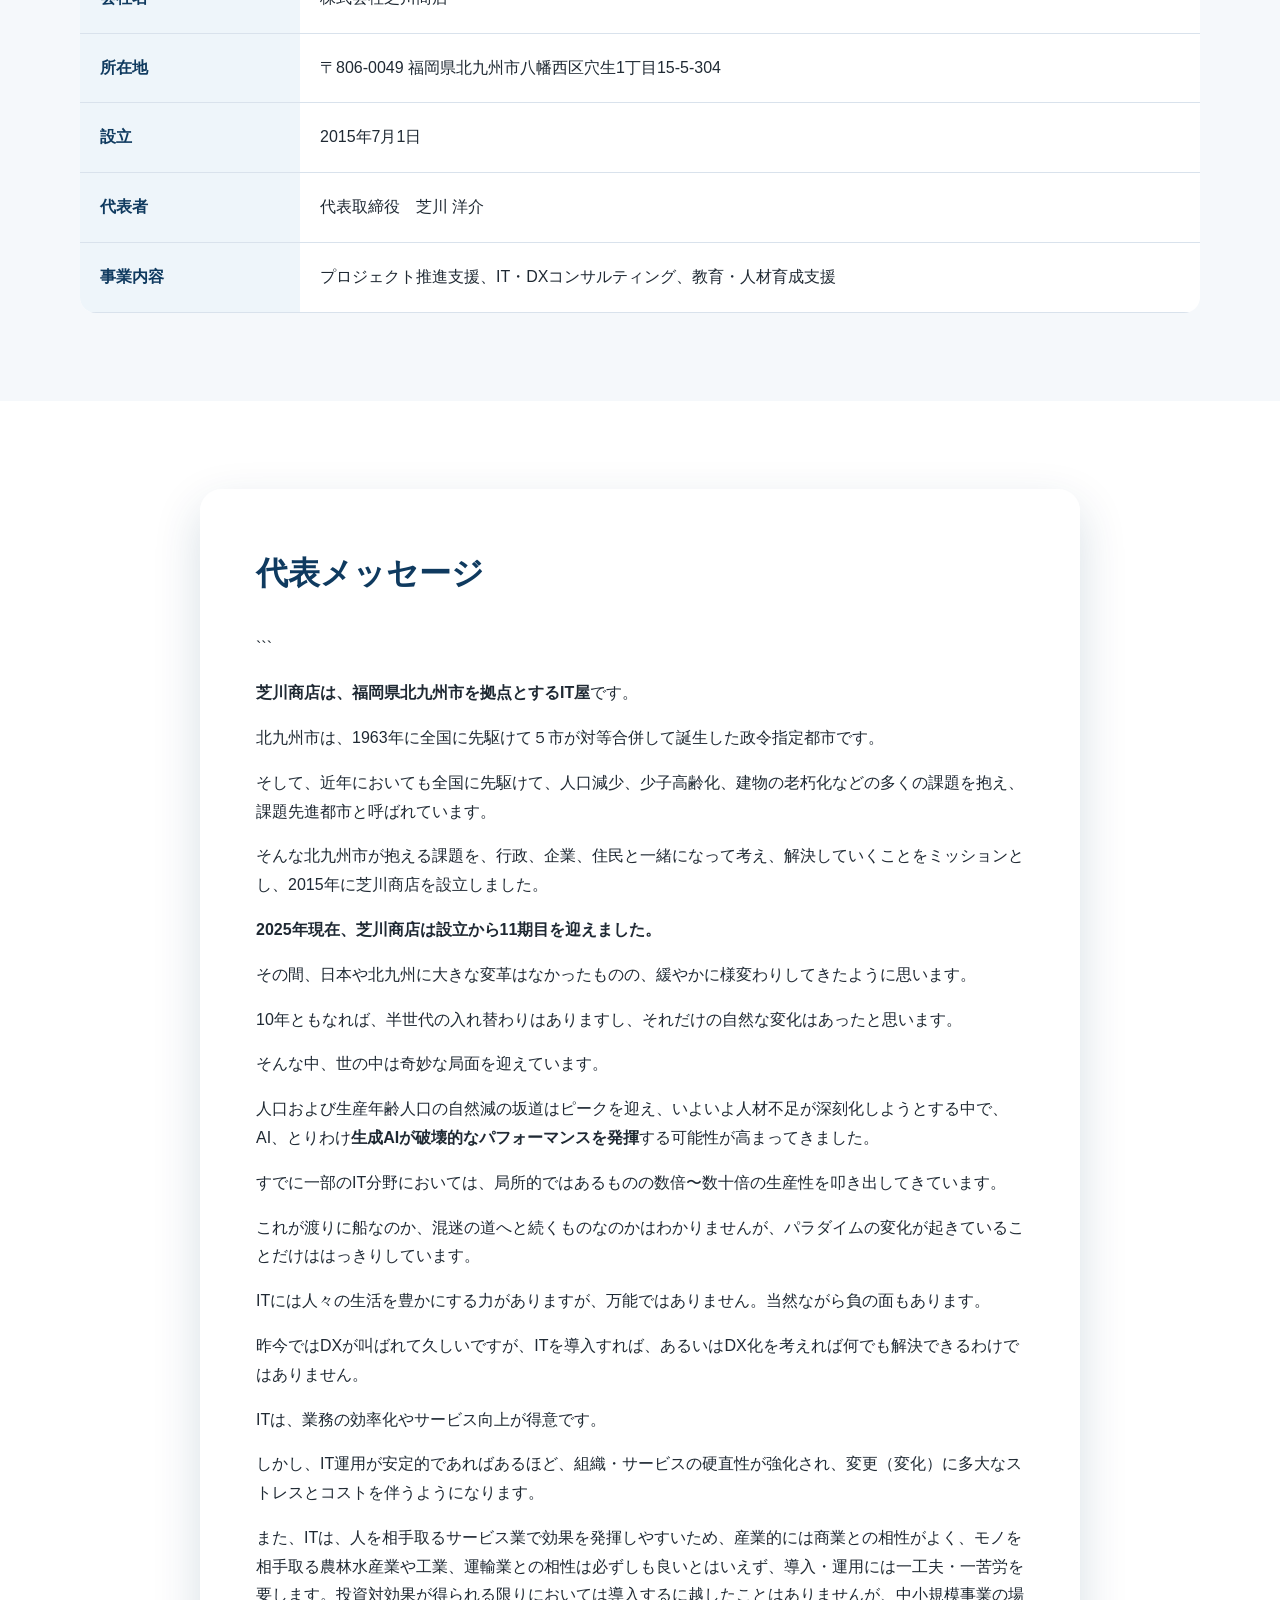
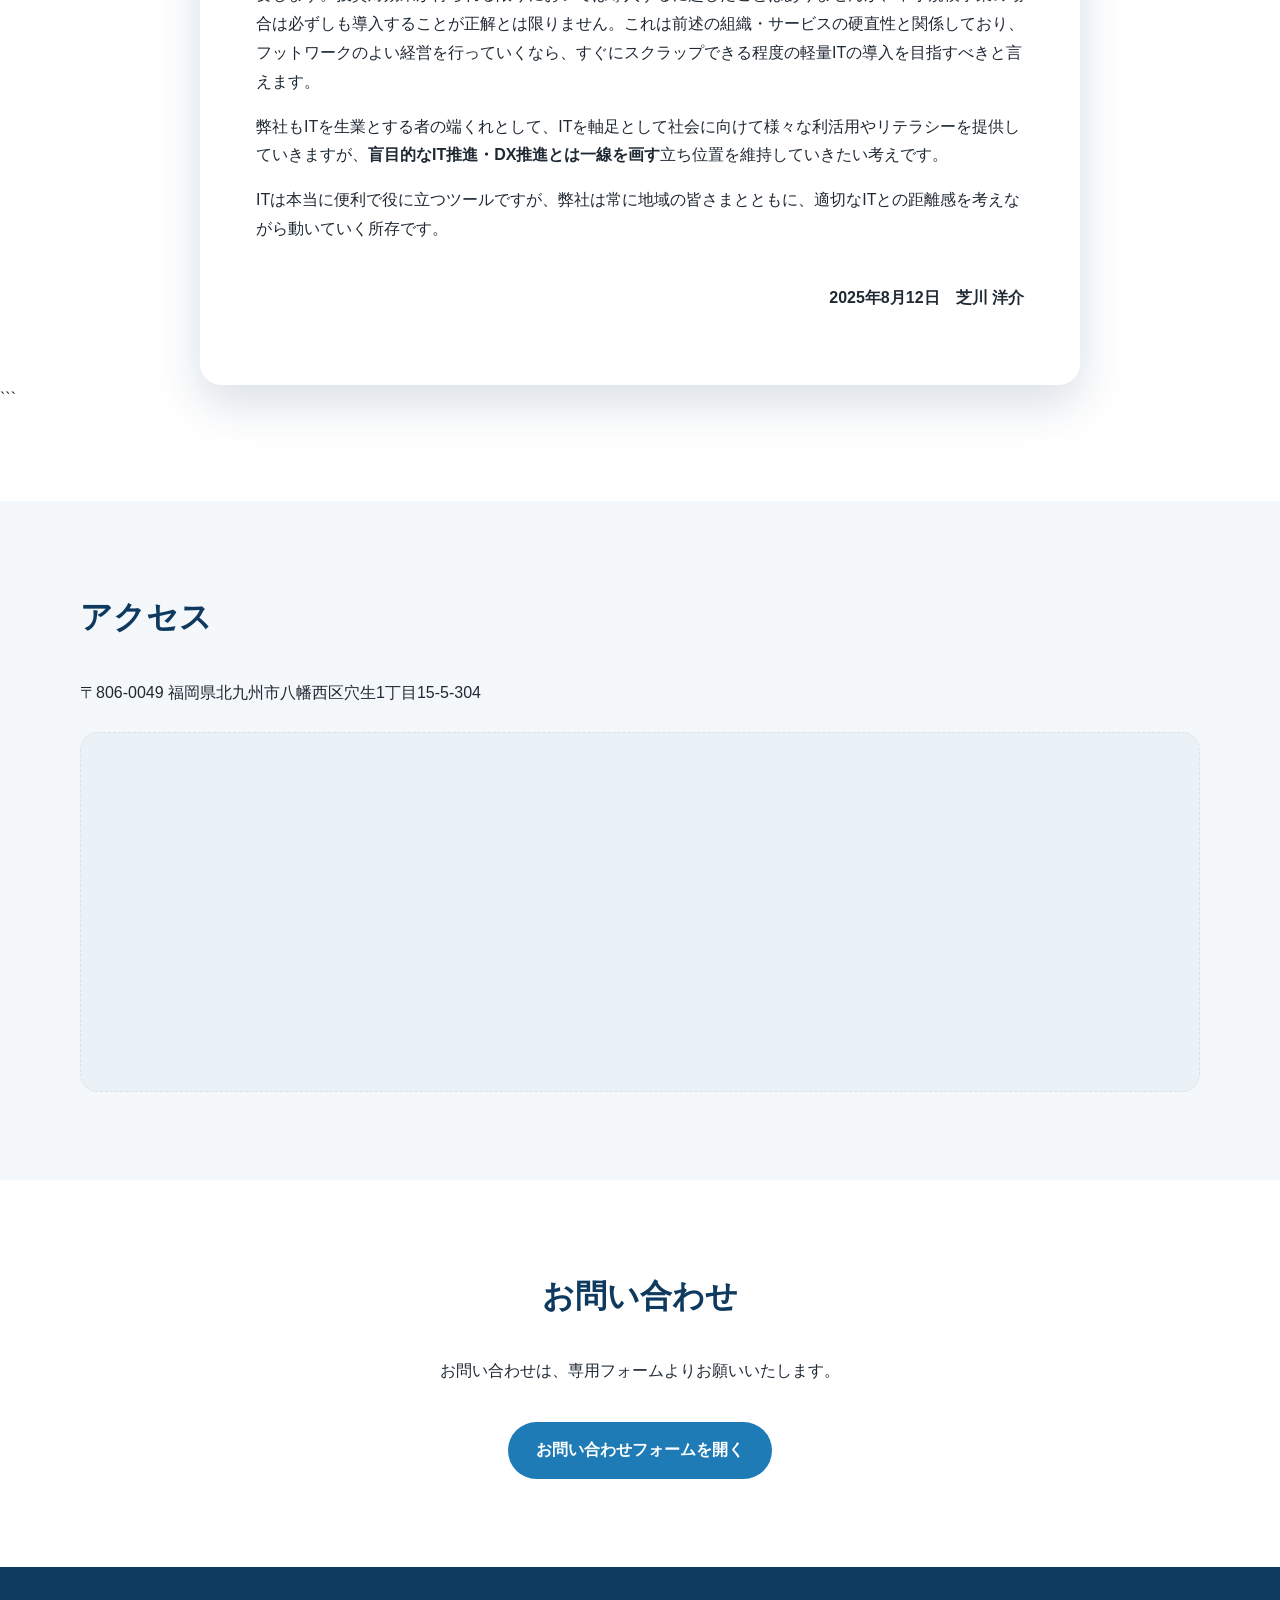
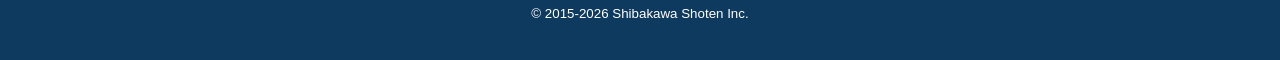
==== commit 6a4b4999: "Update website" ====
--- a/index.html
+++ b/index.html
@@ -3,10 +3,18 @@
 <html lang="ja">
 <head>
   <meta charset="UTF-8">
+  <title>株式会社芝川商店</title>
   <meta name="viewport" content="width=device-width, initial-scale=1.0">
-  <title>株式会社芝川商店</title>
   <meta name="description" content="株式会社芝川商店のコーポレートサイトです。">
+  <meta name="twitter:card" content="summary_large_image">
+  <meta name="theme-color" content="#0f3a5f">
+  <meta property="og:title" content="株式会社芝川商店">
+  <meta property="og:description" content="プロジェクト推進支援・IT・DXコンサルティング・教育・人材育成支援">
+  <meta property="og:type" content="website">
+  
   <link rel="stylesheet" href="style.css">
+  <link rel="icon" type="image/png" href="images/favicon.png">
+  
 </head>
 <body>
 
@@ -29,9 +37,9 @@
   <section class="hero">
     <div class="container hero-inner">
       <p class="eyebrow">Shibakawa Shoten</p>
-      <h1>動かすのは<br>構想ではなく実行力</h1>
+      <h1>動かすのは<br>積み重ねる実行力</h1>
       <p class="lead">
-        プロジェクトを確実に前へ進める力で、地域と産業の未来を支えます。
+        対話を重ね、プロジェクトを前へ進める力で、地域と産業の未来を支えます。
       </p>
     </div>
   </section>
@@ -83,7 +91,7 @@
   <p>そんな北九州市が抱える課題を、行政、企業、住民と一緒になって考え、解決していくことをミッションとし、2015年に芝川商店を設立しました。</p>
 
   <p><strong>2025年現在、芝川商店は設立から11期目を迎えました。</strong></p>
-  <p>その間、日本や北九州は大きな変革はないものの、緩やかに様変わりしてきたように思います。</p>
+  <p>その間、日本や北九州に大きな変革はなかったものの、緩やかに様変わりしてきたように思います。</p>
   <p>10年ともなれば、半世代の入れ替わりはありますし、それだけの自然な変化はあったと思います。</p>
   <p>そんな中、世の中は奇妙な局面を迎えています。</p>
 
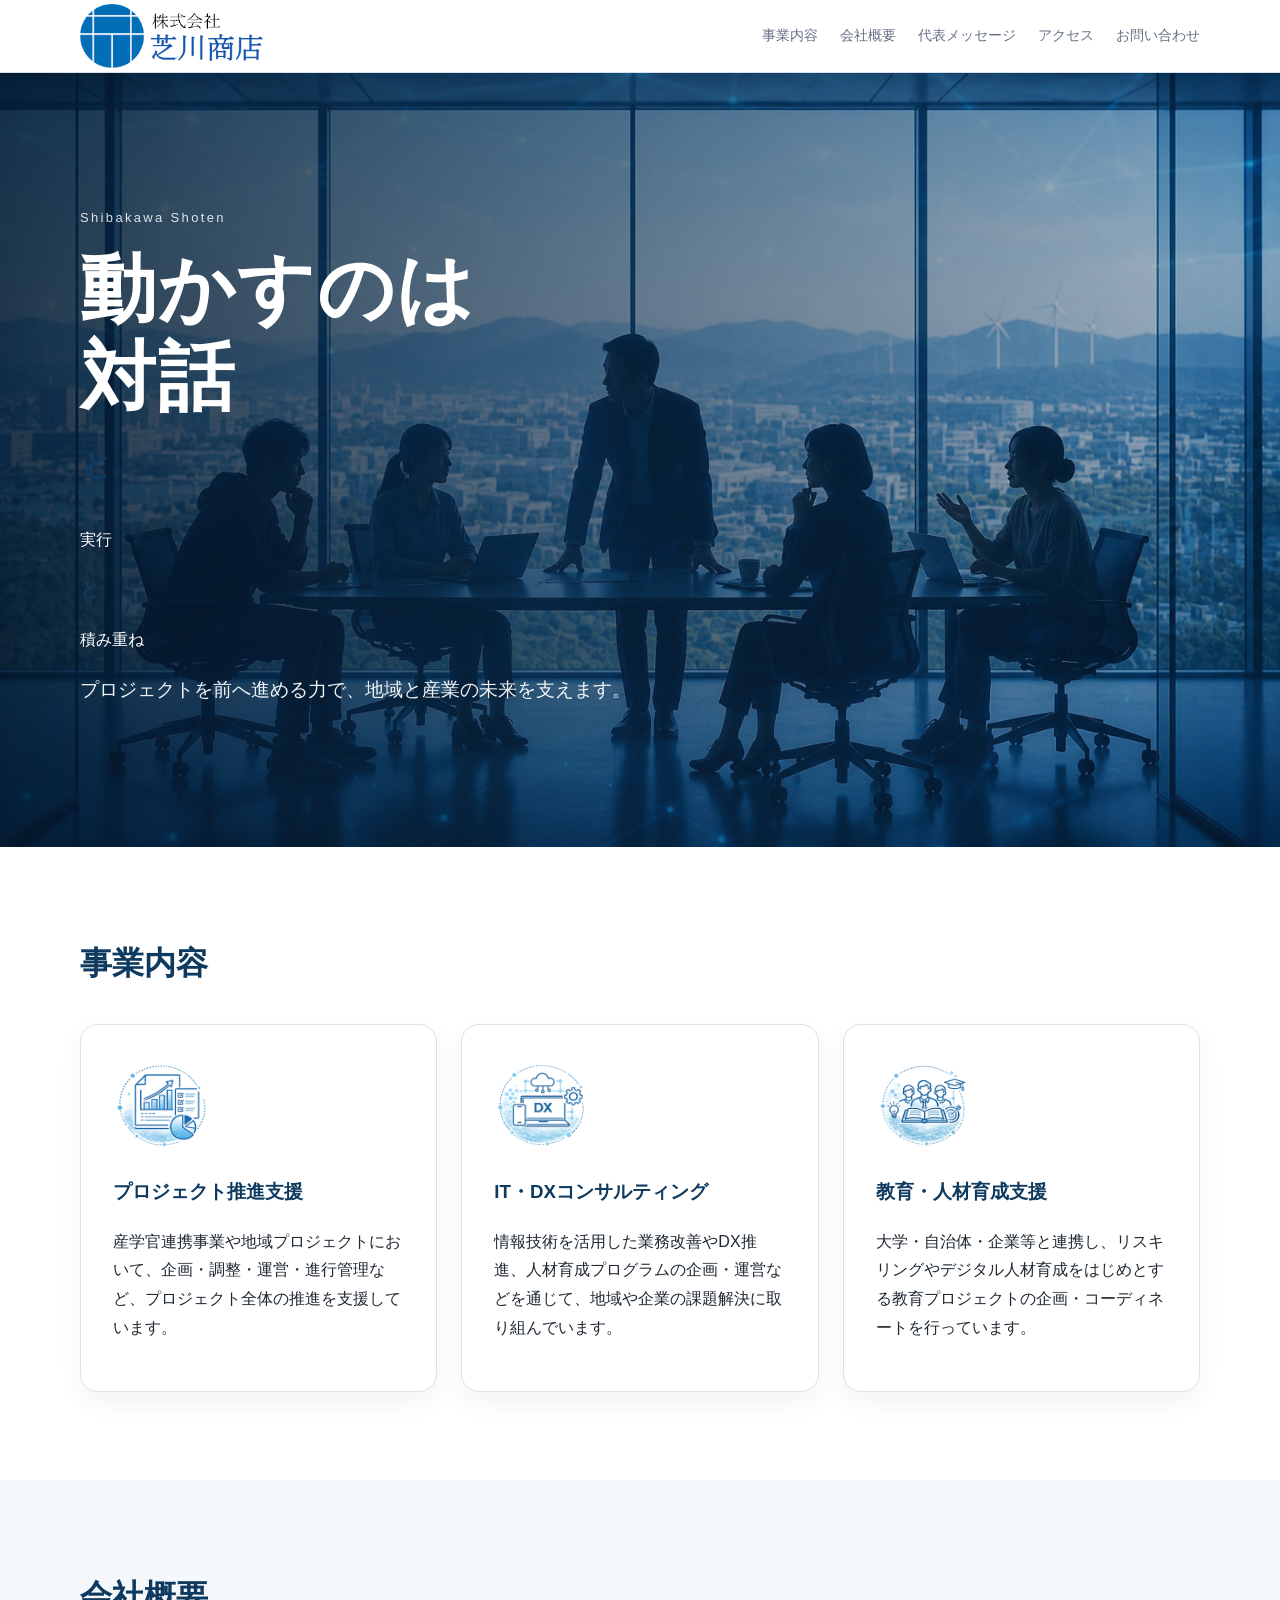
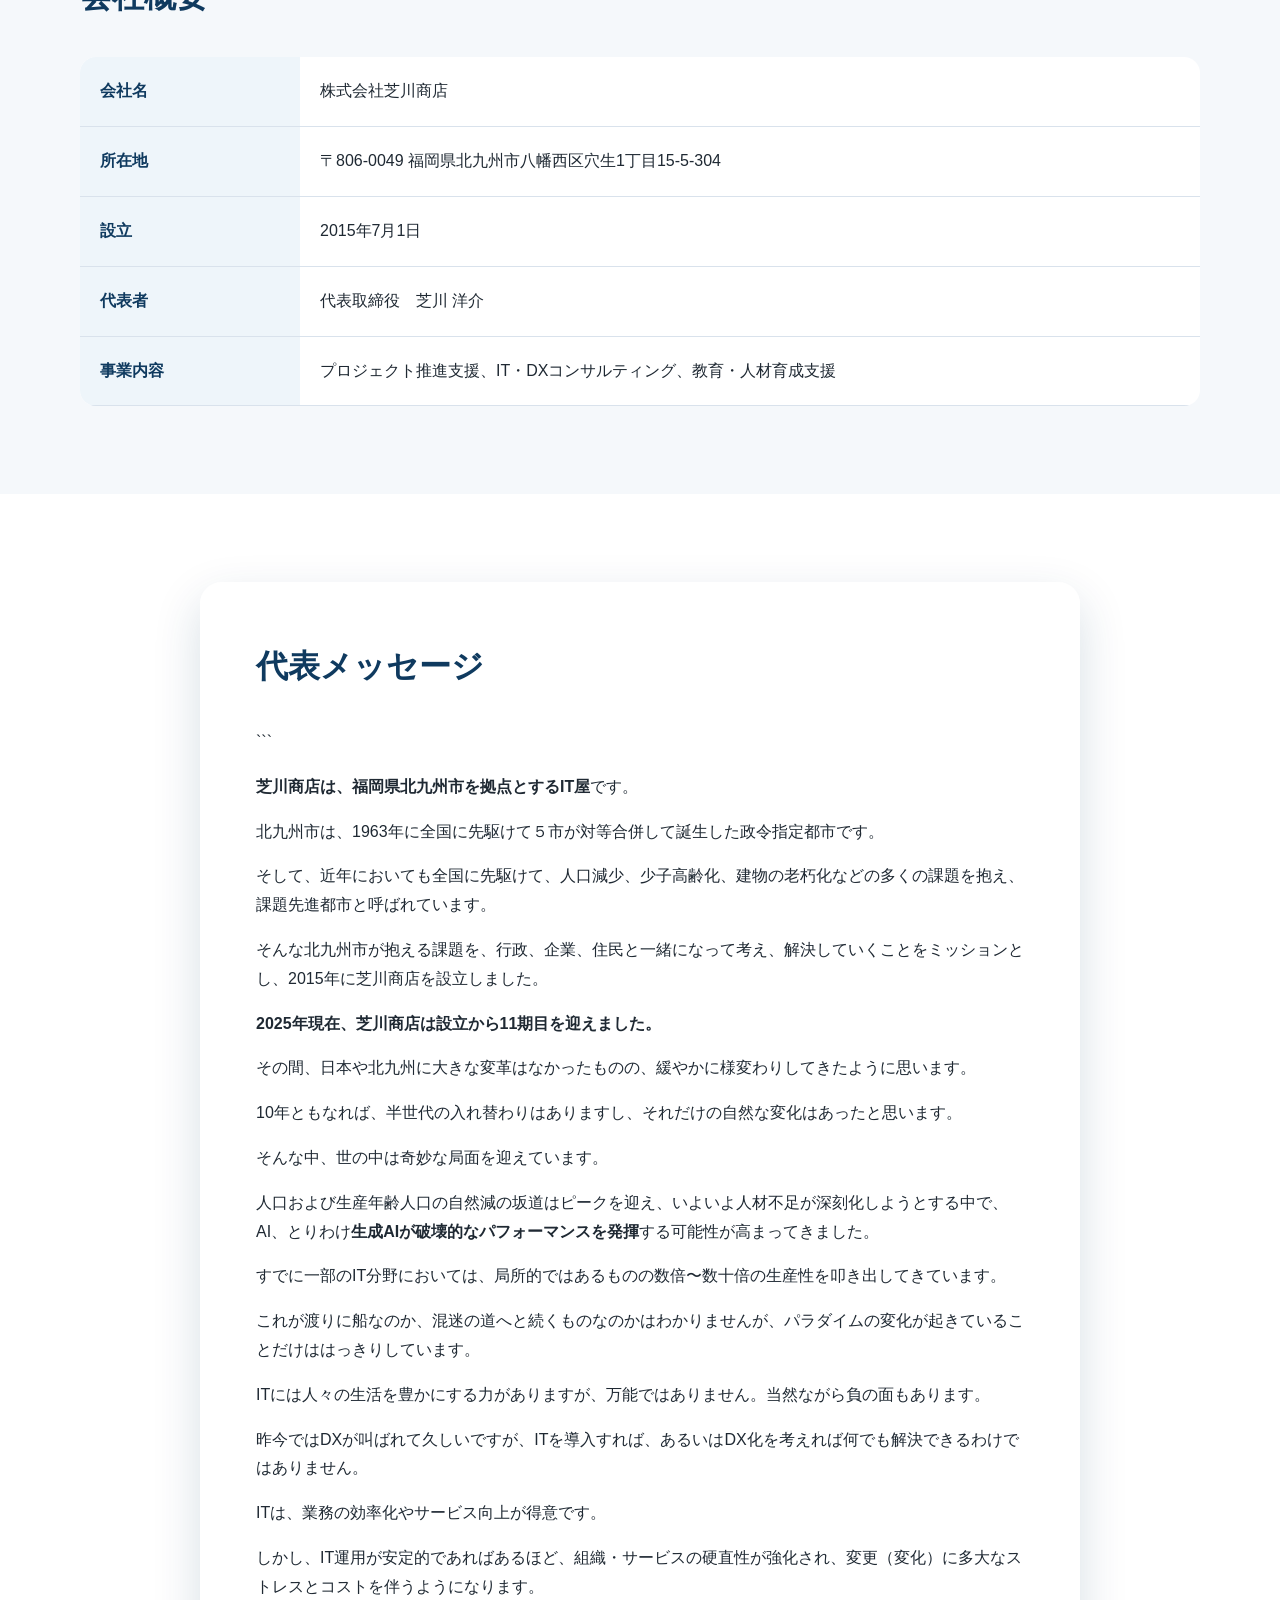
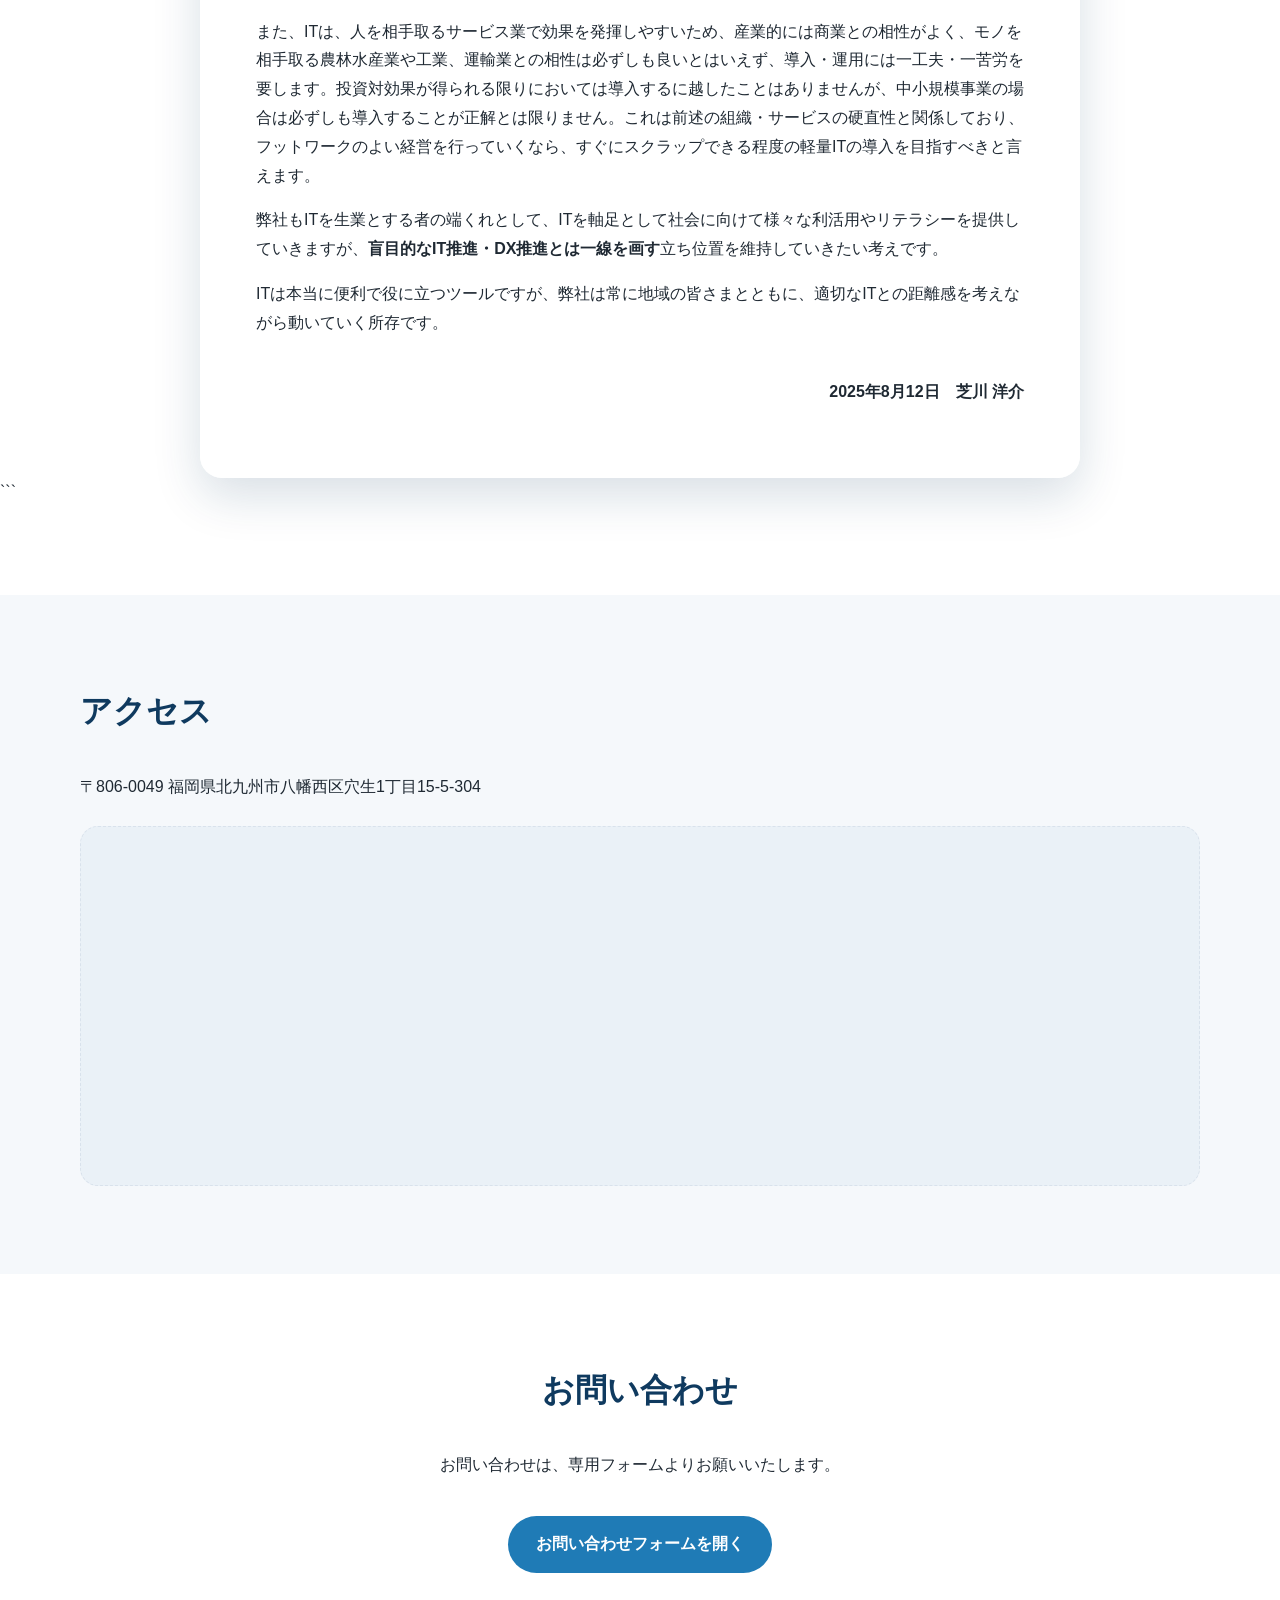
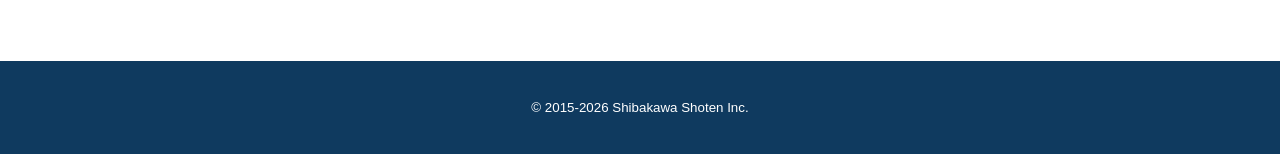
==== commit f96d570c: "first commit" ====
--- a/index.html
+++ b/index.html
@@ -37,9 +37,9 @@
   <section class="hero">
     <div class="container hero-inner">
       <p class="eyebrow">Shibakawa Shoten</p>
-      <h1>動かすのは<br>積み重ねる実行力</h1>
+      <h1>動かすのは<br>対話<h2>と</h2>実行<h3>と</h3>積み重ね</h1>
       <p class="lead">
-        対話を重ね、プロジェクトを前へ進める力で、地域と産業の未来を支えます。
+        プロジェクトを前へ進める力で、地域と産業の未来を支えます。
       </p>
     </div>
   </section>
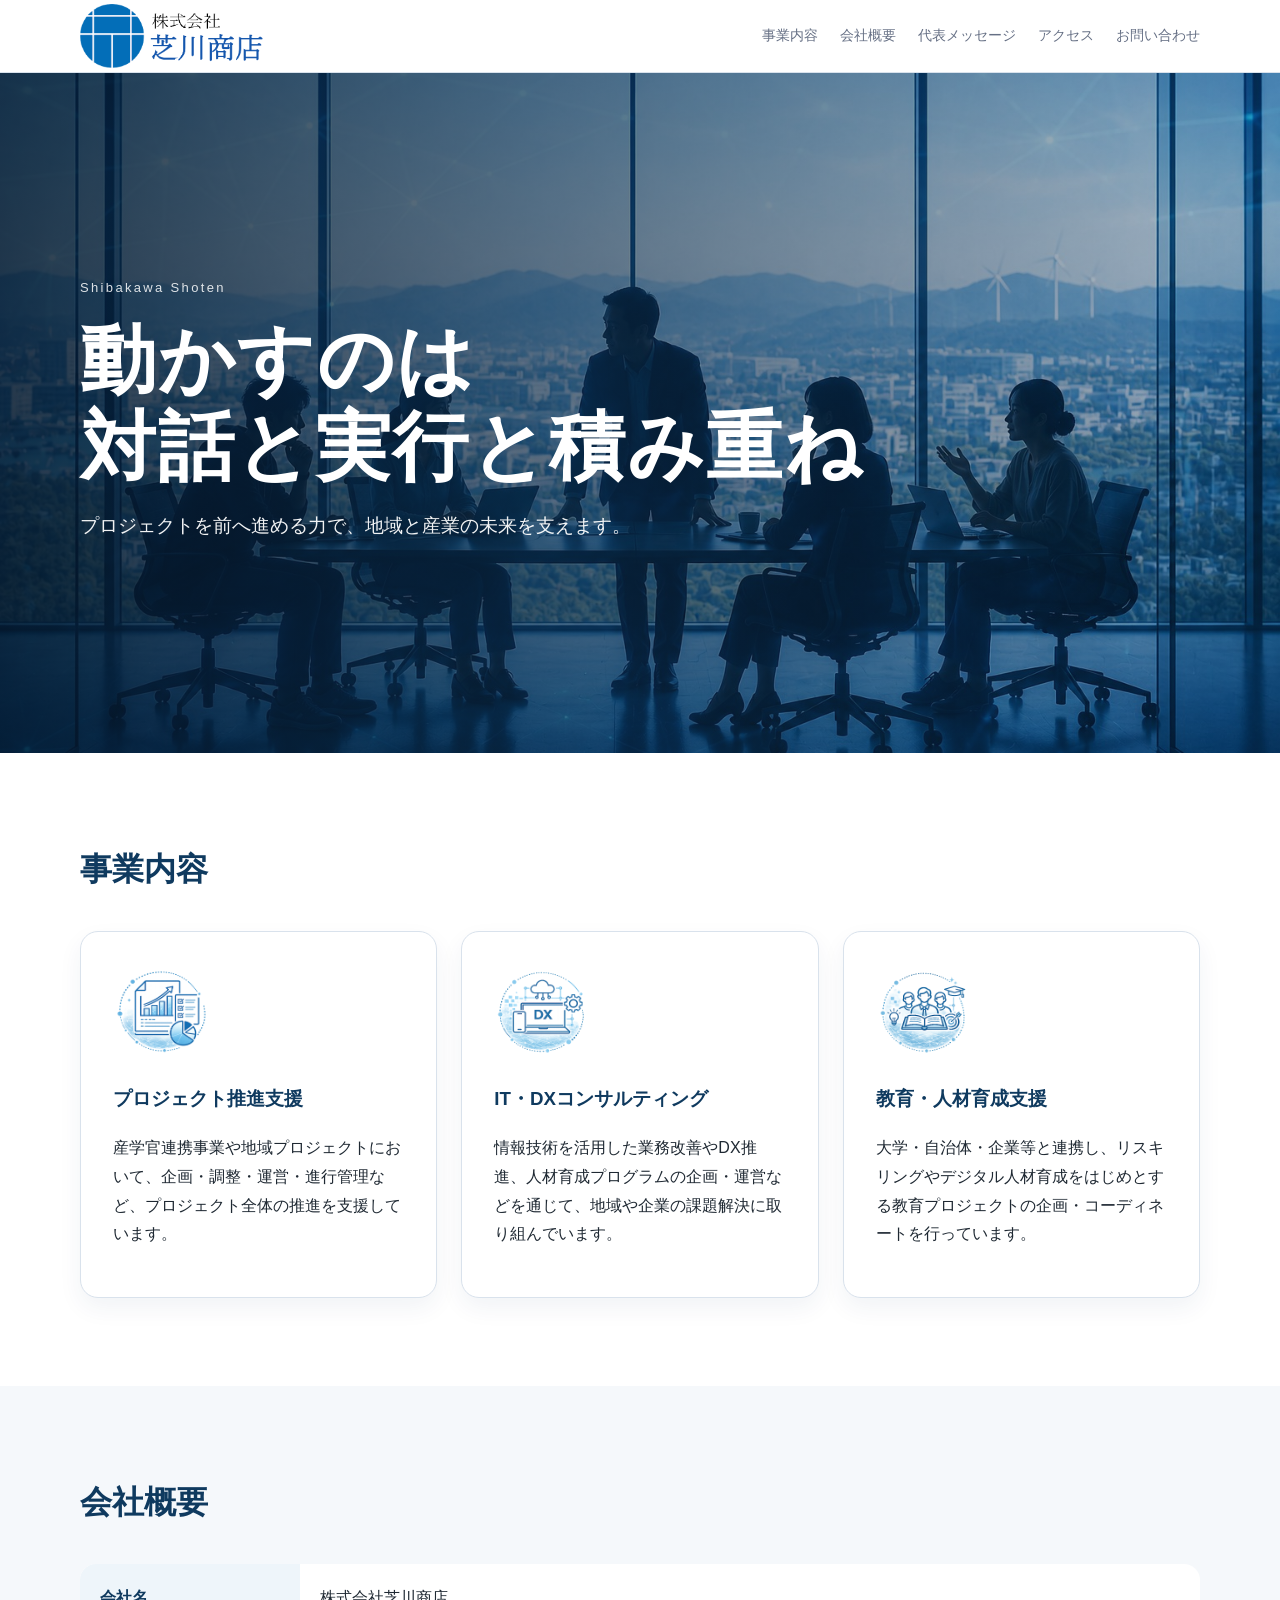
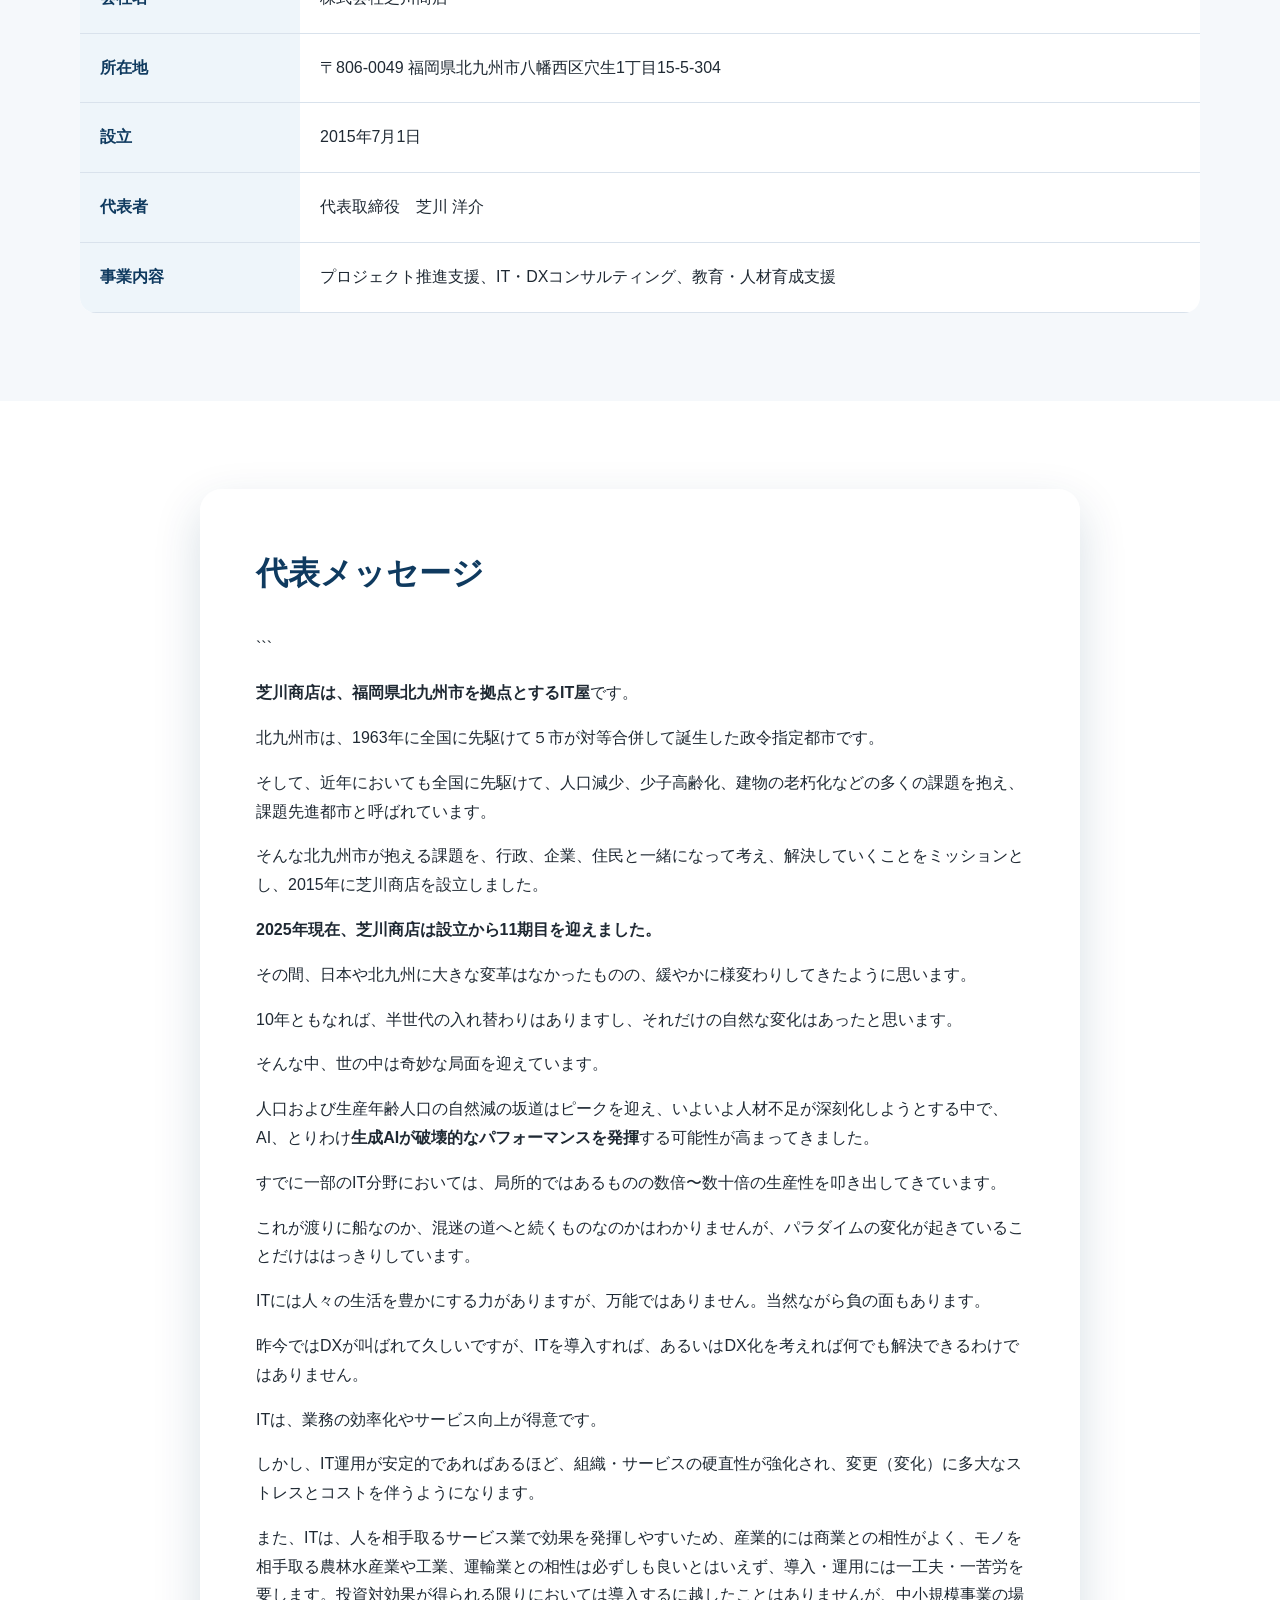
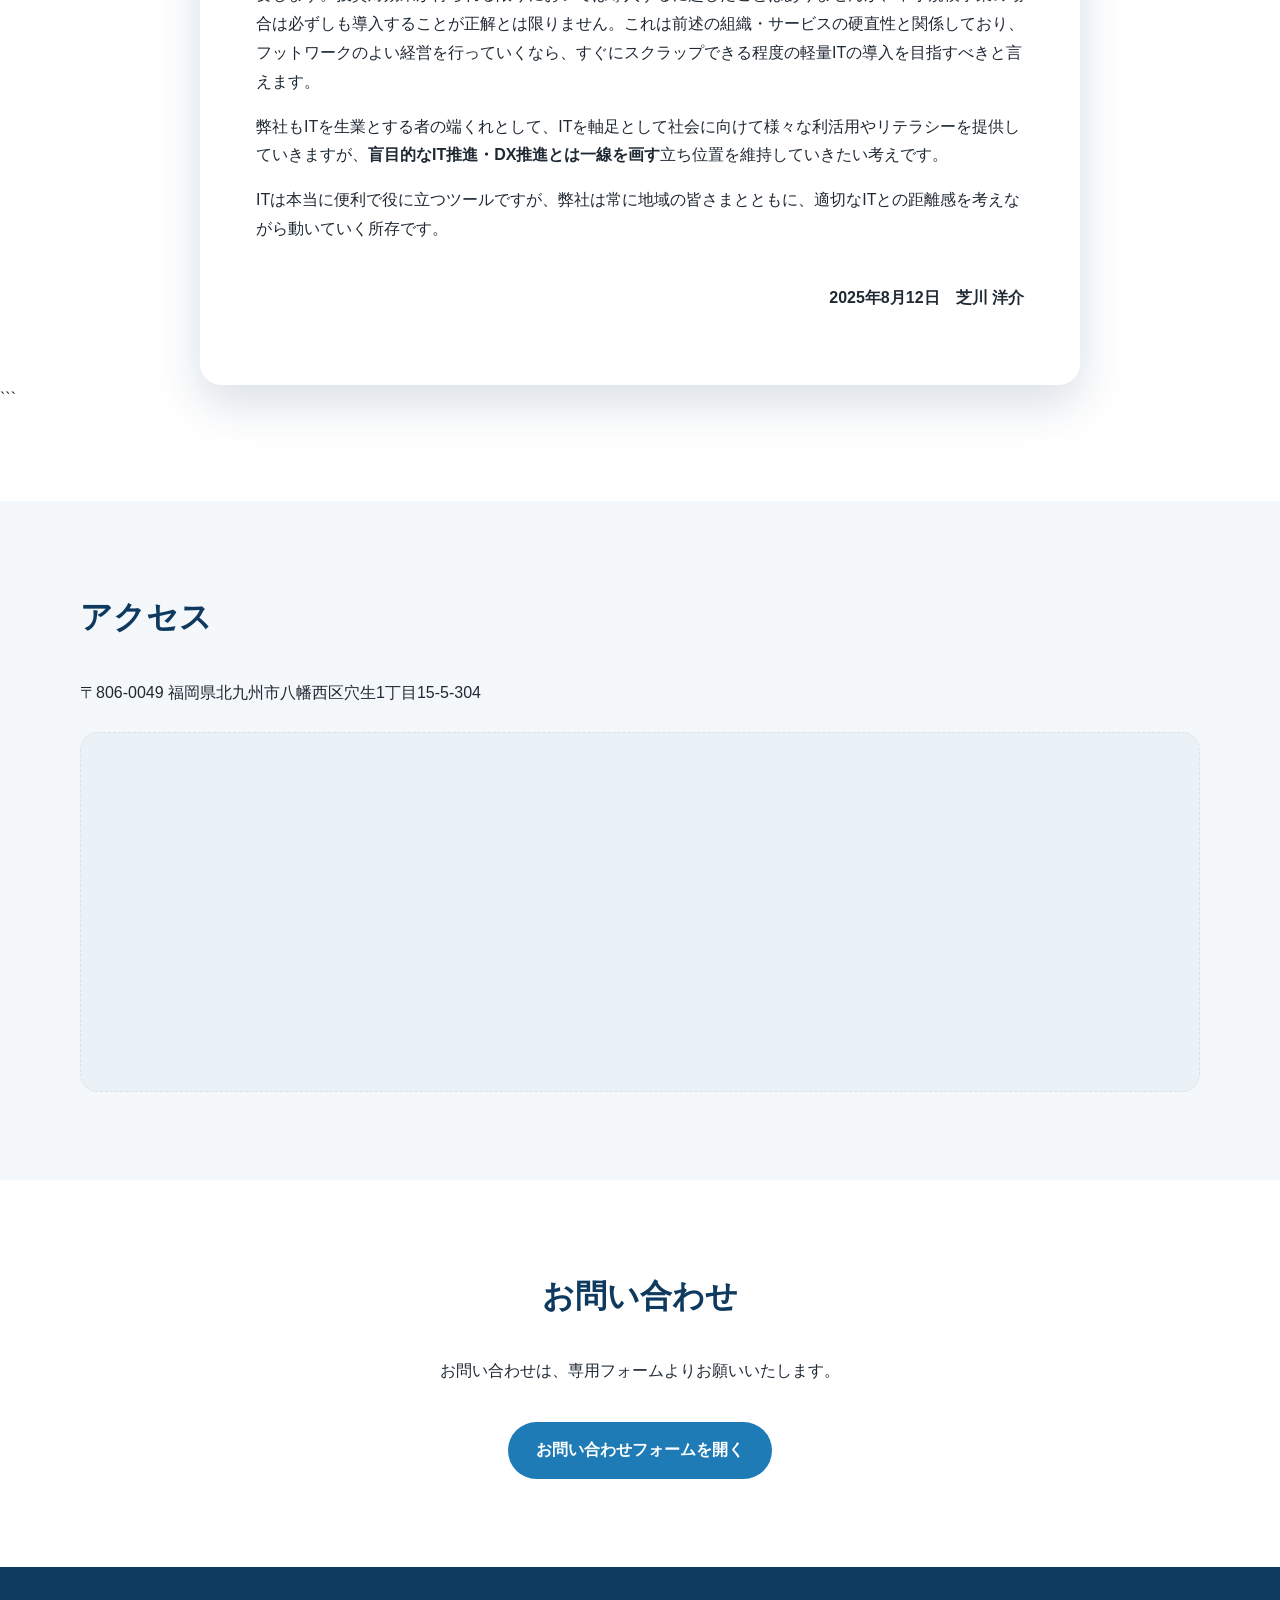
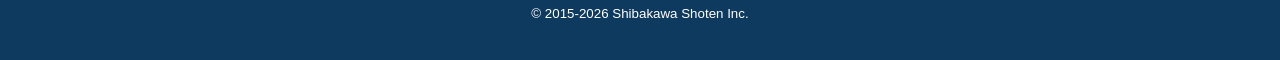
==== commit f1865b68: "first commit" ====
--- a/index.html
+++ b/index.html
@@ -37,7 +37,7 @@
   <section class="hero">
     <div class="container hero-inner">
       <p class="eyebrow">Shibakawa Shoten</p>
-      <h1>動かすのは<br>対話<h2>と</h2>実行<h3>と</h3>積み重ね</h1>
+      <h1>動かすのは<br>対話と実行と積み重ね</h1>
       <p class="lead">
         プロジェクトを前へ進める力で、地域と産業の未来を支えます。
       </p>
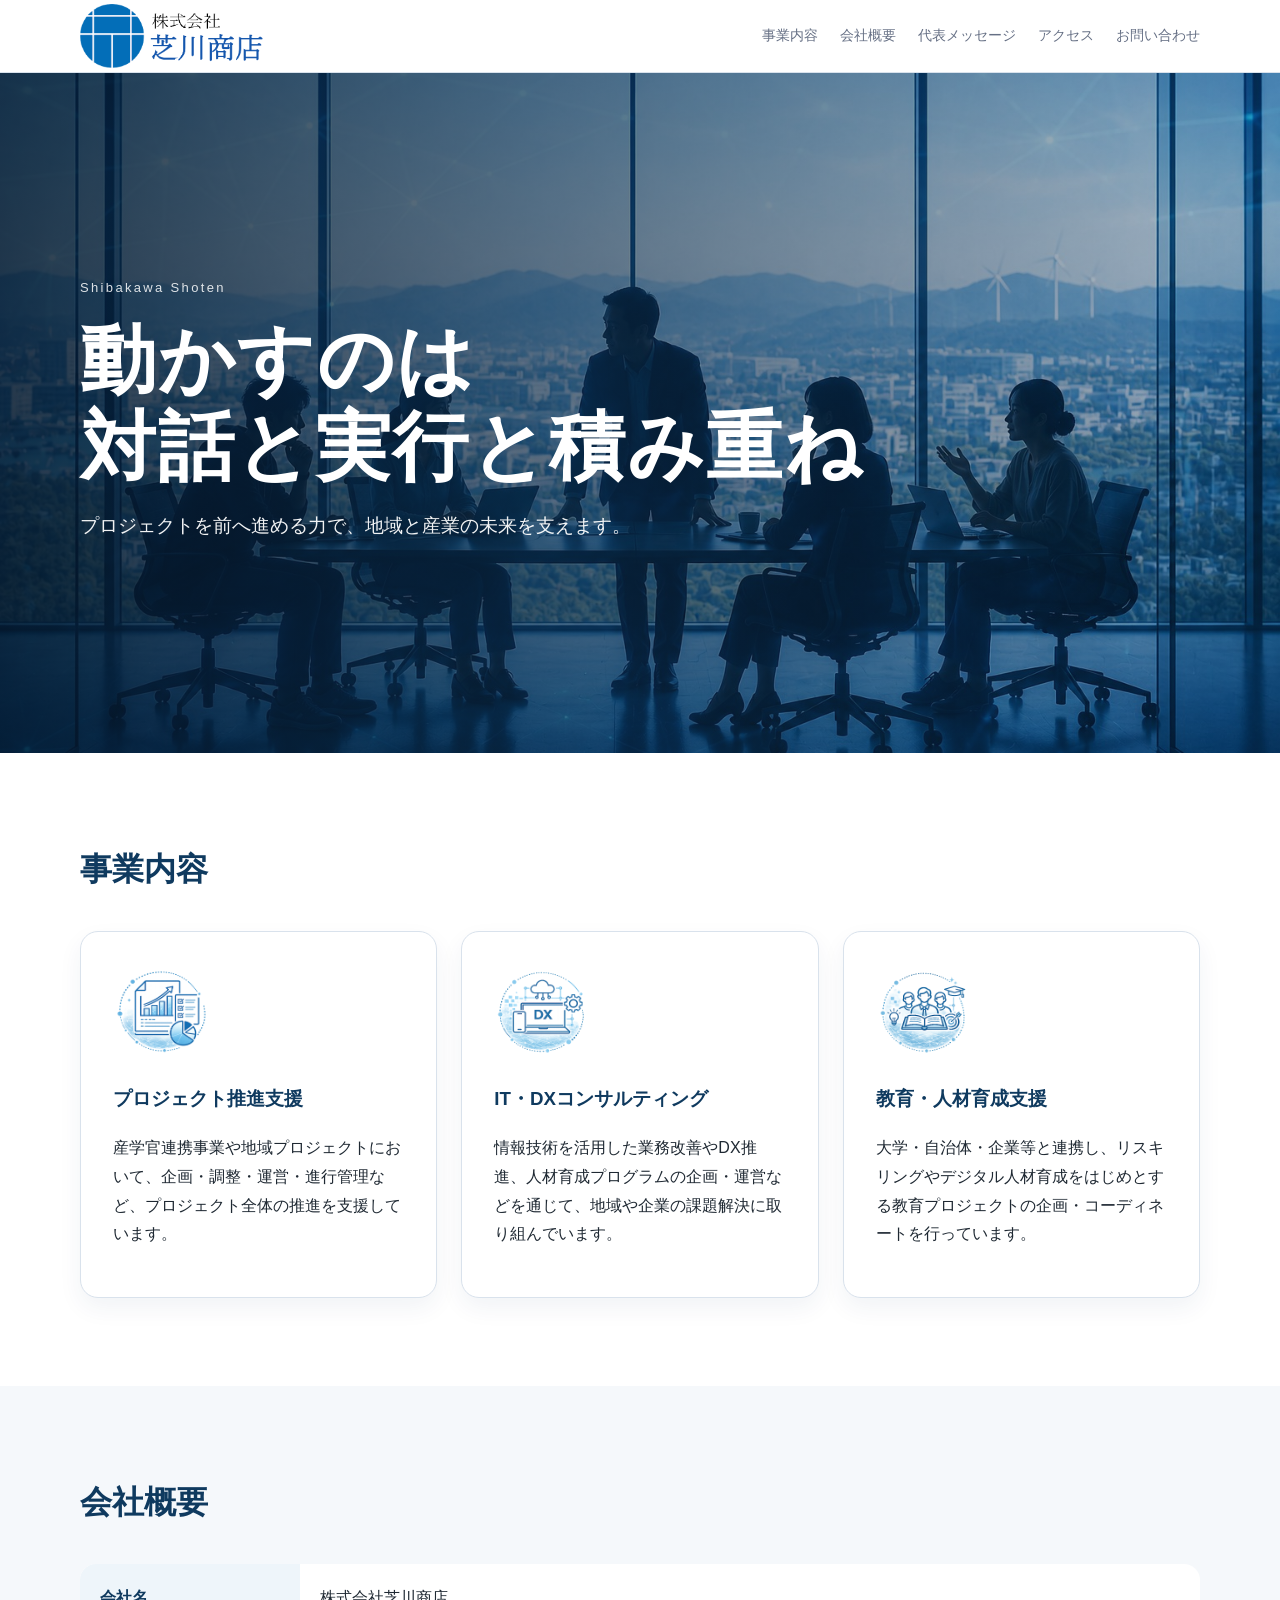
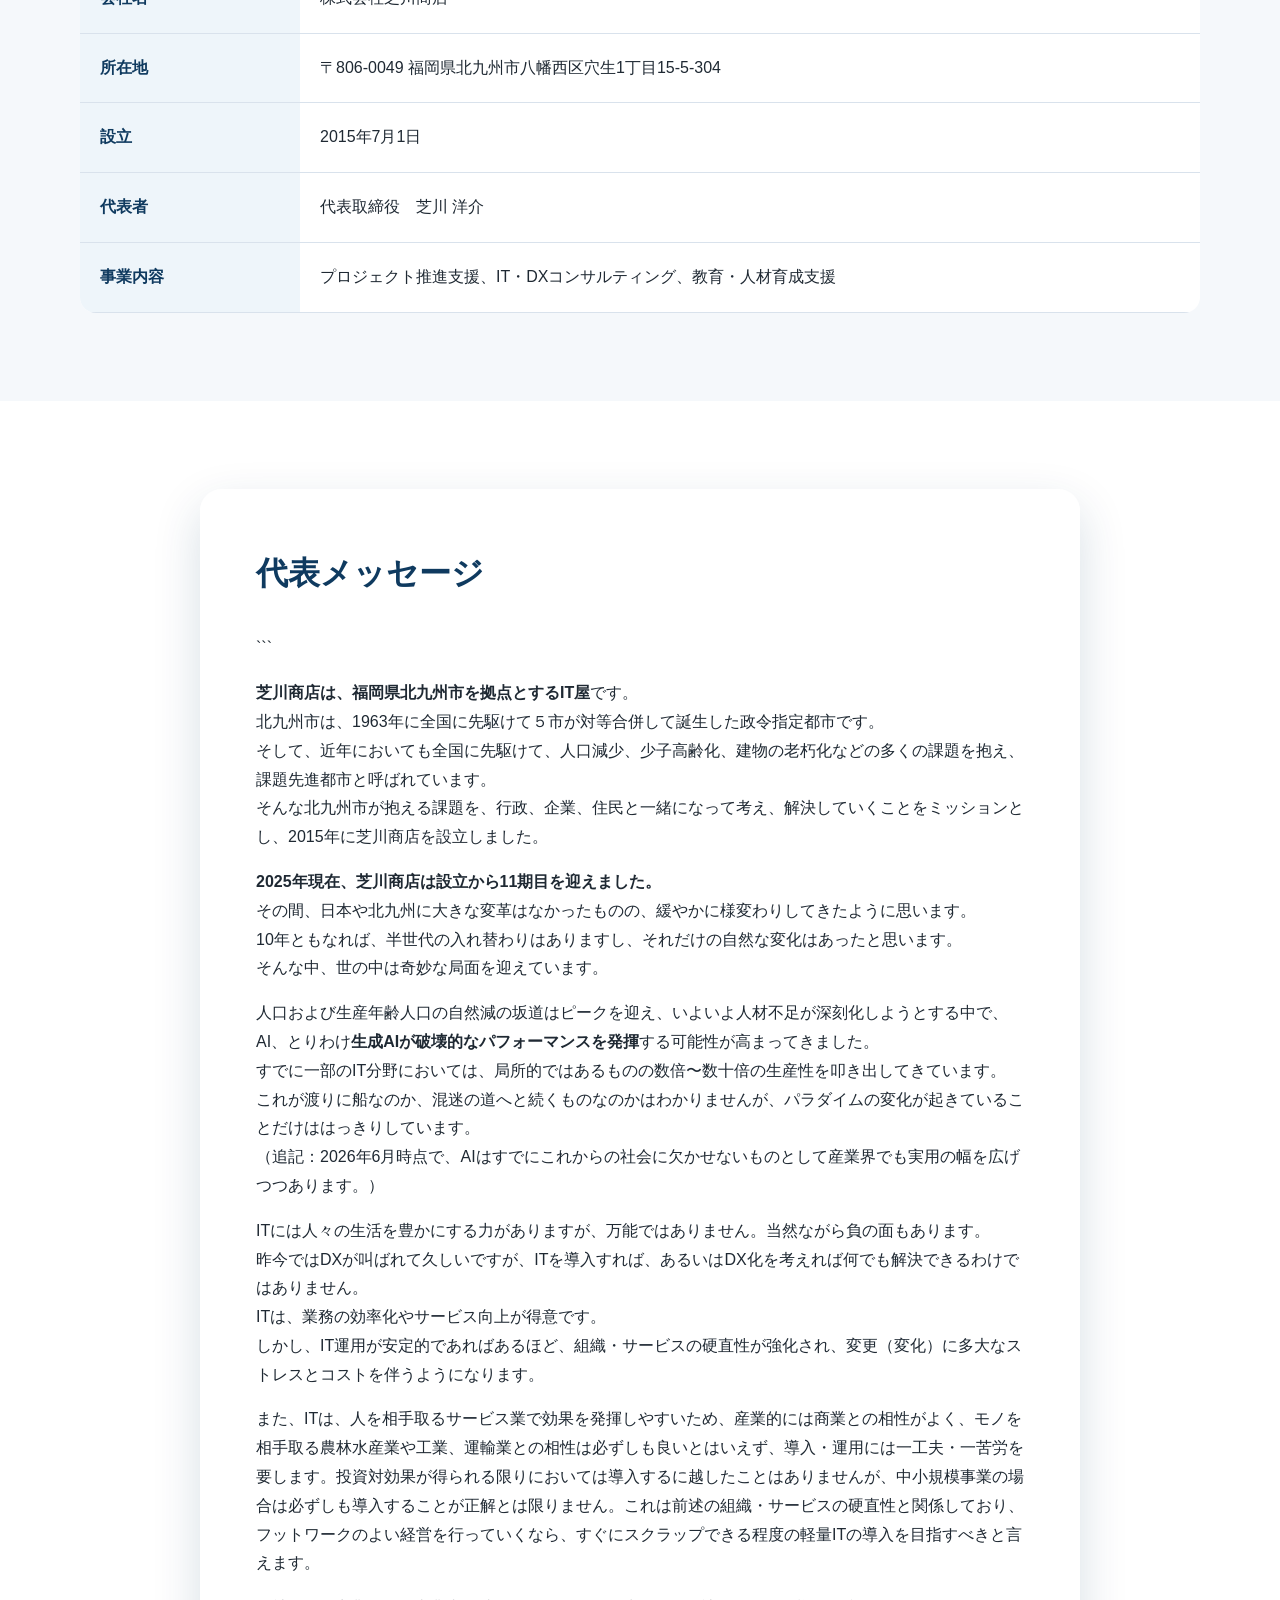
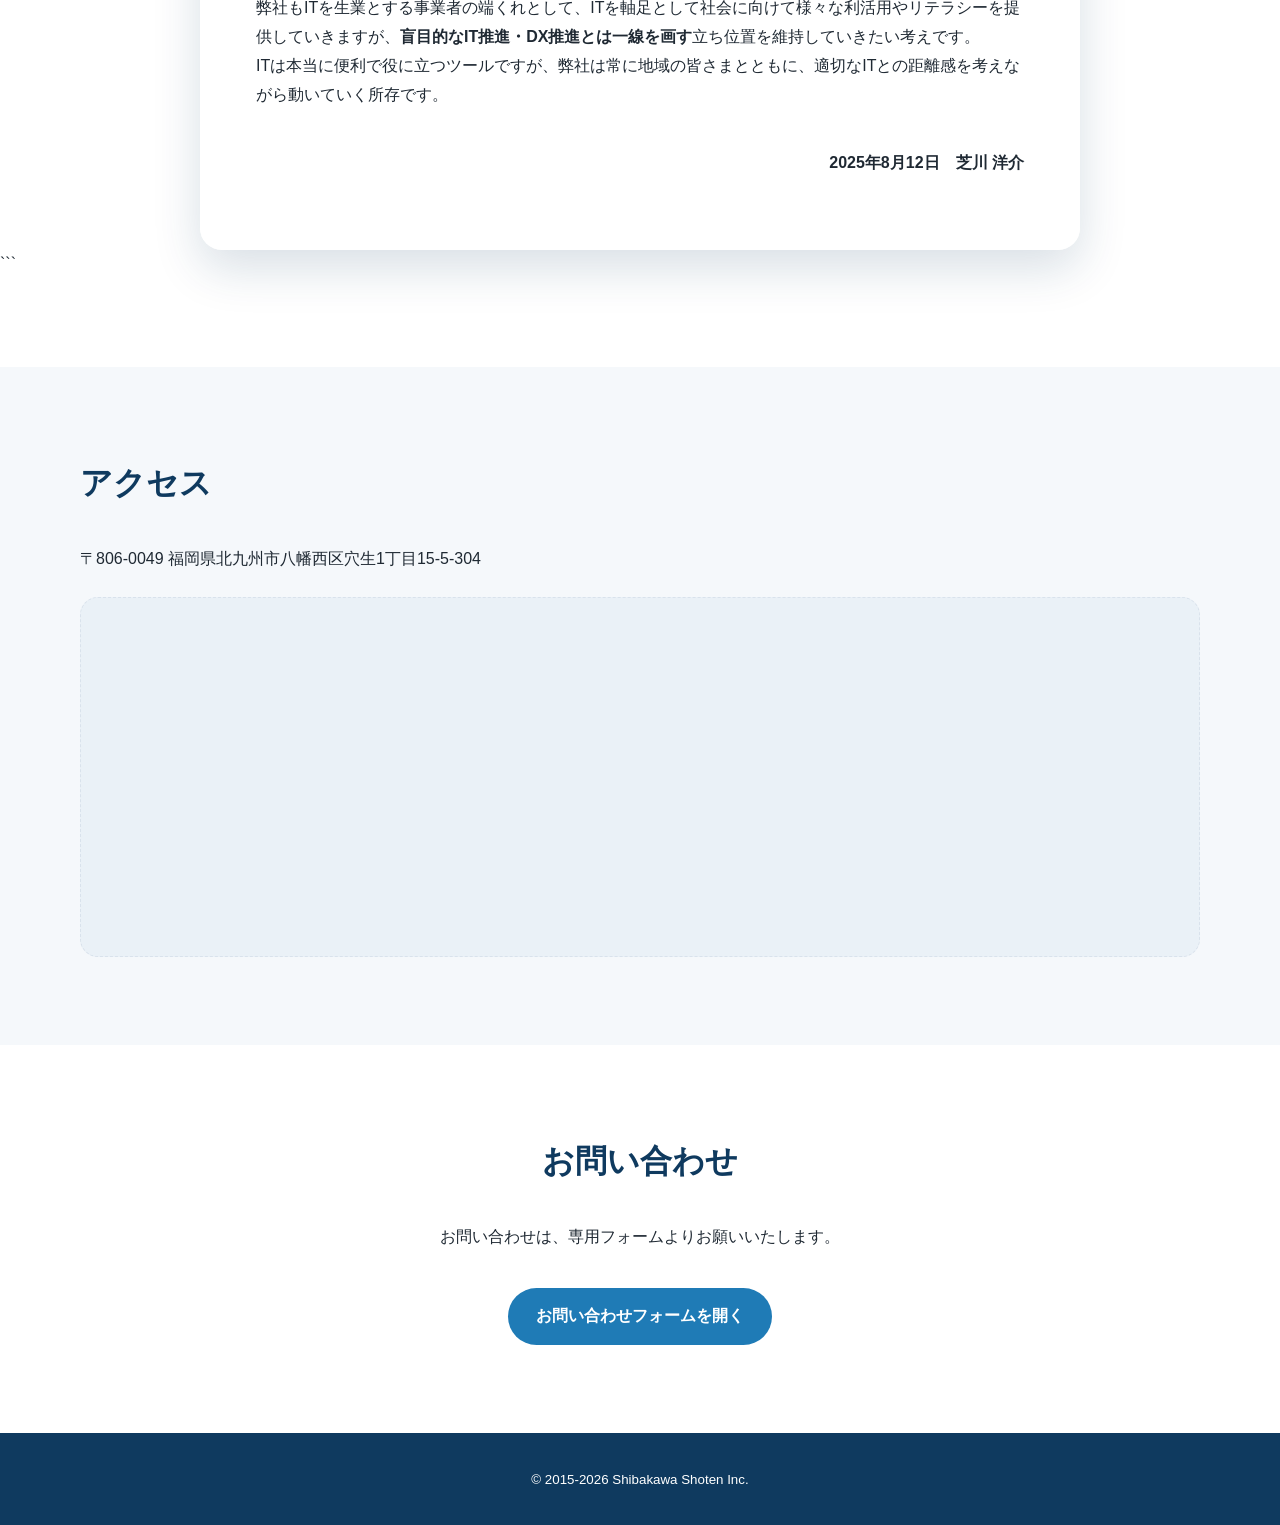
==== commit 2902e04c: "first commit" ====
--- a/index.html
+++ b/index.html
@@ -5,16 +5,23 @@
   <meta charset="UTF-8">
   <title>株式会社芝川商店</title>
   <meta name="viewport" content="width=device-width, initial-scale=1.0">
-  <meta name="description" content="株式会社芝川商店のコーポレートサイトです。">
+  <meta name="description" content="プロジェクト推進支援・IT・DXコンサルティング・教育・人材育成支援">
   <meta name="twitter:card" content="summary_large_image">
   <meta name="theme-color" content="#0f3a5f">
   <meta property="og:title" content="株式会社芝川商店">
-  <meta property="og:description" content="プロジェクト推進支援・IT・DXコンサルティング・教育・人材育成支援">
+  <meta property="og:description" content="プロジェクトを前へ進める力で、地域と産業の未来を支えます。">
+  <meta property="og:site_name" content="株式会社芝川商店">
   <meta property="og:type" content="website">
-  
+  <meta property="og:url" content="https://sb-shoten.jp/">
+  <meta property="og:image" content="https://sb-shoten.jp/images/icg.jpg">
+  <meta property="og:locale" content="ja_JP">
+  <meta name="twitter:card" content="summary_large_image">
+  <meta name="twitter:title" content="株式会社芝川商店">
+  <meta name="twitter:description" content="プロジェクトを前へ進める力で、地域と産業の未来を支えます。">
+  <meta name="twitter:image" content="https://sb-shoten.jp/images/icg.jpg">
   <link rel="stylesheet" href="style.css">
   <link rel="icon" type="image/png" href="images/favicon.png">
-  
+  <link rel="canonical" href="https://sb-shoten.jp/">
 </head>
 <body>
 
@@ -85,27 +92,17 @@
       <h2>代表メッセージ</h2>
 
 ```
-  <p><strong>芝川商店は、福岡県北九州市を拠点とするIT屋</strong>です。</p>
-  <p>北九州市は、1963年に全国に先駆けて５市が対等合併して誕生した政令指定都市です。</p>
-  <p>そして、近年においても全国に先駆けて、人口減少、少子高齢化、建物の老朽化などの多くの課題を抱え、課題先進都市と呼ばれています。</p>
-  <p>そんな北九州市が抱える課題を、行政、企業、住民と一緒になって考え、解決していくことをミッションとし、2015年に芝川商店を設立しました。</p>
+  <p><strong>芝川商店は、福岡県北九州市を拠点とするIT屋</strong>です。<br>北九州市は、1963年に全国に先駆けて５市が対等合併して誕生した政令指定都市です。<br>そして、近年においても全国に先駆けて、人口減少、少子高齢化、建物の老朽化などの多くの課題を抱え、課題先進都市と呼ばれています。<br>そんな北九州市が抱える課題を、行政、企業、住民と一緒になって考え、解決していくことをミッションとし、2015年に芝川商店を設立しました。</p>
 
-  <p><strong>2025年現在、芝川商店は設立から11期目を迎えました。</strong></p>
-  <p>その間、日本や北九州に大きな変革はなかったものの、緩やかに様変わりしてきたように思います。</p>
-  <p>10年ともなれば、半世代の入れ替わりはありますし、それだけの自然な変化はあったと思います。</p>
-  <p>そんな中、世の中は奇妙な局面を迎えています。</p>
+  <p><strong>2025年現在、芝川商店は設立から11期目を迎えました。</strong><br>その間、日本や北九州に大きな変革はなかったものの、緩やかに様変わりしてきたように思います。<br>10年ともなれば、半世代の入れ替わりはありますし、それだけの自然な変化はあったと思います。<br>そんな中、世の中は奇妙な局面を迎えています。</p>
 
-  <p>人口および生産年齢人口の自然減の坂道はピークを迎え、いよいよ人材不足が深刻化しようとする中で、AI、とりわけ<strong>生成AIが破壊的なパフォーマンスを発揮</strong>する可能性が高まってきました。</p>
-  <p>すでに一部のIT分野においては、局所的ではあるものの数倍〜数十倍の生産性を叩き出してきています。</p>
-  <p>これが渡りに船なのか、混迷の道へと続くものなのかはわかりませんが、パラダイムの変化が起きていることだけははっきりしています。</p>
-  <p>ITには人々の生活を豊かにする力がありますが、万能ではありません。当然ながら負の面もあります。</p>
-  <p>昨今ではDXが叫ばれて久しいですが、ITを導入すれば、あるいはDX化を考えれば何でも解決できるわけではありません。</p>
-  <p>ITは、業務の効率化やサービス向上が得意です。</p>
-  <p>しかし、IT運用が安定的であればあるほど、組織・サービスの硬直性が強化され、変更（変化）に多大なストレスとコストを伴うようになります。</p>
+  <p>人口および生産年齢人口の自然減の坂道はピークを迎え、いよいよ人材不足が深刻化しようとする中で、AI、とりわけ<strong>生成AIが破壊的なパフォーマンスを発揮</strong>する可能性が高まってきました。<br>すでに一部のIT分野においては、局所的ではあるものの数倍〜数十倍の生産性を叩き出してきています。<br>これが渡りに船なのか、混迷の道へと続くものなのかはわかりませんが、パラダイムの変化が起きていることだけははっきりしています。<br>（追記：2026年6月時点で、AIはすでにこれからの社会に欠かせないものとして産業界でも実用の幅を広げつつあります。）</p>
+  
+  <p>ITには人々の生活を豊かにする力がありますが、万能ではありません。当然ながら負の面もあります。<br>昨今ではDXが叫ばれて久しいですが、ITを導入すれば、あるいはDX化を考えれば何でも解決できるわけではありません。<br>ITは、業務の効率化やサービス向上が得意です。<br>しかし、IT運用が安定的であればあるほど、組織・サービスの硬直性が強化され、変更（変化）に多大なストレスとコストを伴うようになります。</p>
+  
   <p>また、ITは、人を相手取るサービス業で効果を発揮しやすいため、産業的には商業との相性がよく、モノを相手取る農林水産業や工業、運輸業との相性は必ずしも良いとはいえず、導入・運用には一工夫・一苦労を要します。投資対効果が得られる限りにおいては導入するに越したことはありませんが、中小規模事業の場合は必ずしも導入することが正解とは限りません。これは前述の組織・サービスの硬直性と関係しており、フットワークのよい経営を行っていくなら、すぐにスクラップできる程度の軽量ITの導入を目指すべきと言えます。</p>
 
-  <p>弊社もITを生業とする者の端くれとして、ITを軸足として社会に向けて様々な利活用やリテラシーを提供していきますが、<strong>盲目的なIT推進・DX推進とは一線を画す</strong>立ち位置を維持していきたい考えです。</p>
-  <p>ITは本当に便利で役に立つツールですが、弊社は常に地域の皆さまとともに、適切なITとの距離感を考えながら動いていく所存です。</p>
+  <p>弊社もITを生業とする事業者の端くれとして、ITを軸足として社会に向けて様々な利活用やリテラシーを提供していきますが、<strong>盲目的なIT推進・DX推進とは一線を画す</strong>立ち位置を維持していきたい考えです。<br>ITは本当に便利で役に立つツールですが、弊社は常に地域の皆さまとともに、適切なITとの距離感を考えながら動いていく所存です。</p>
 
   <p class="signature">2025年8月12日　芝川 洋介</p>
 </div>
